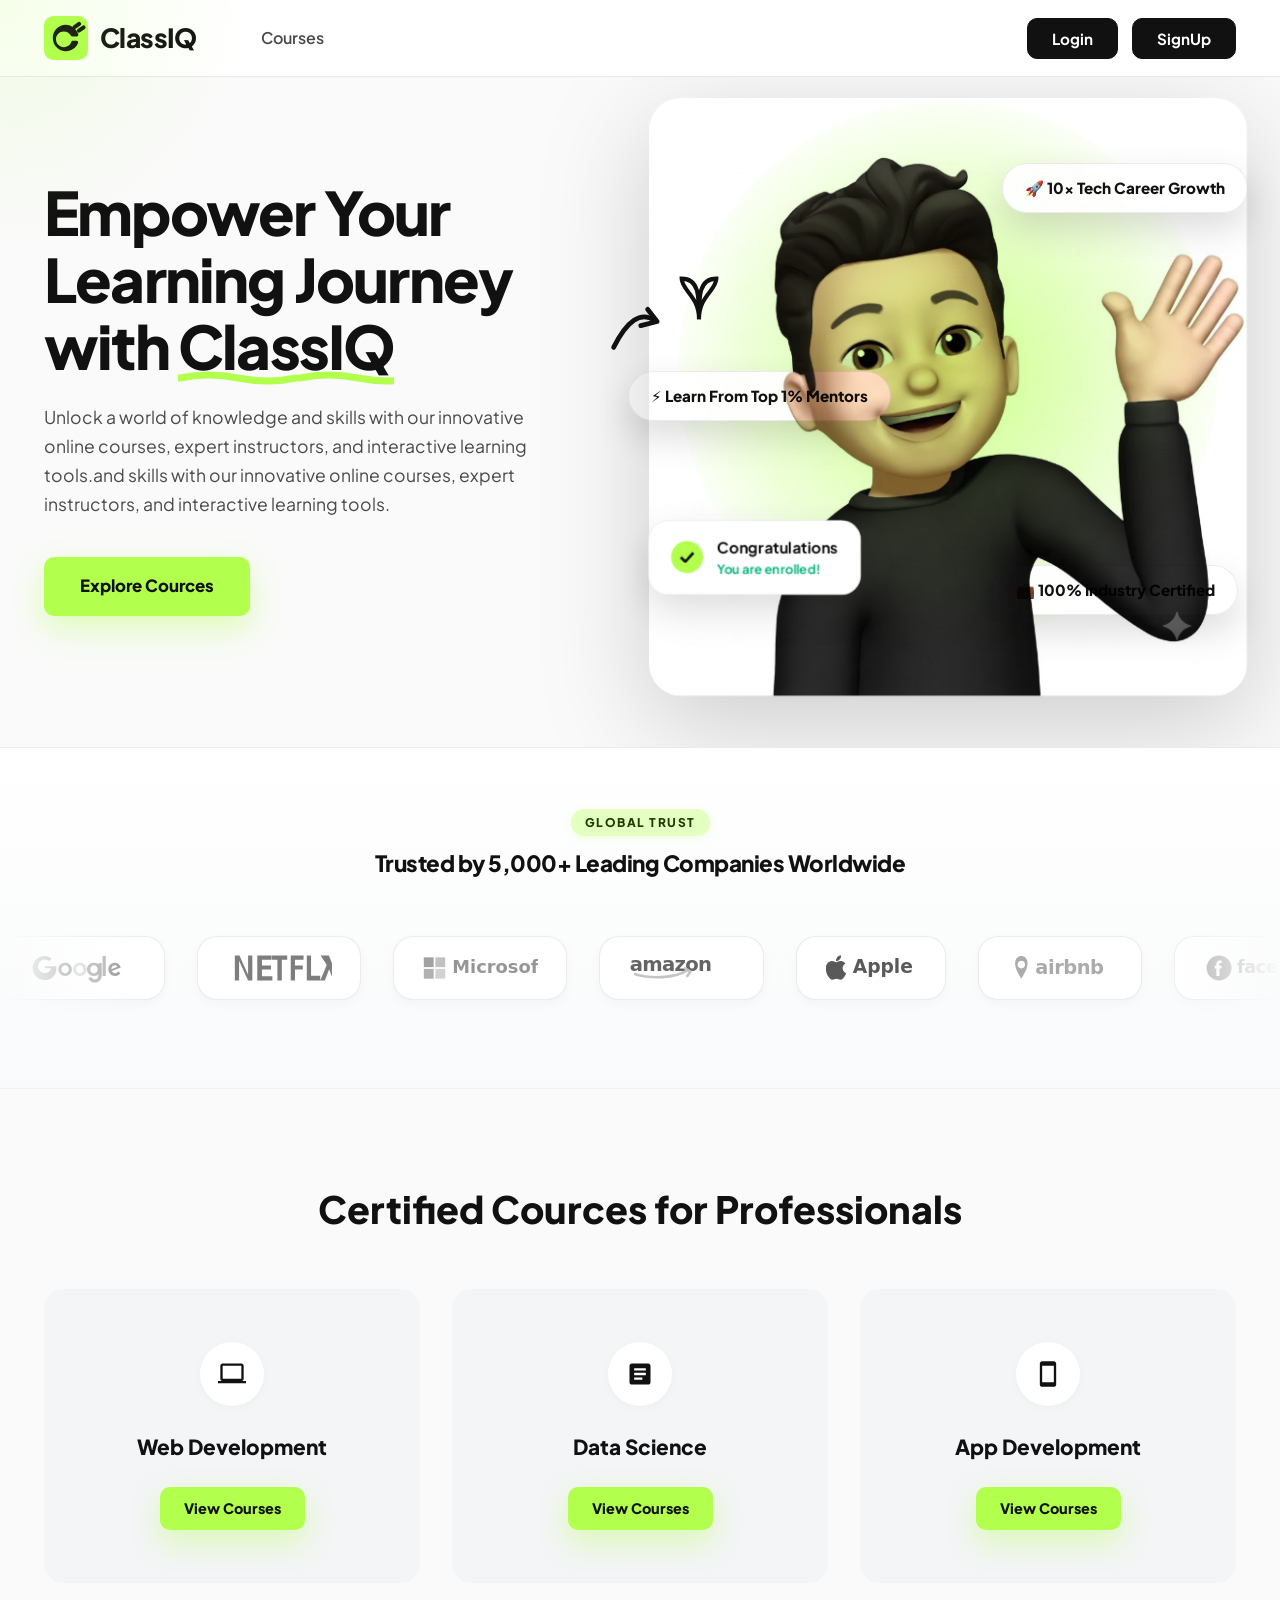
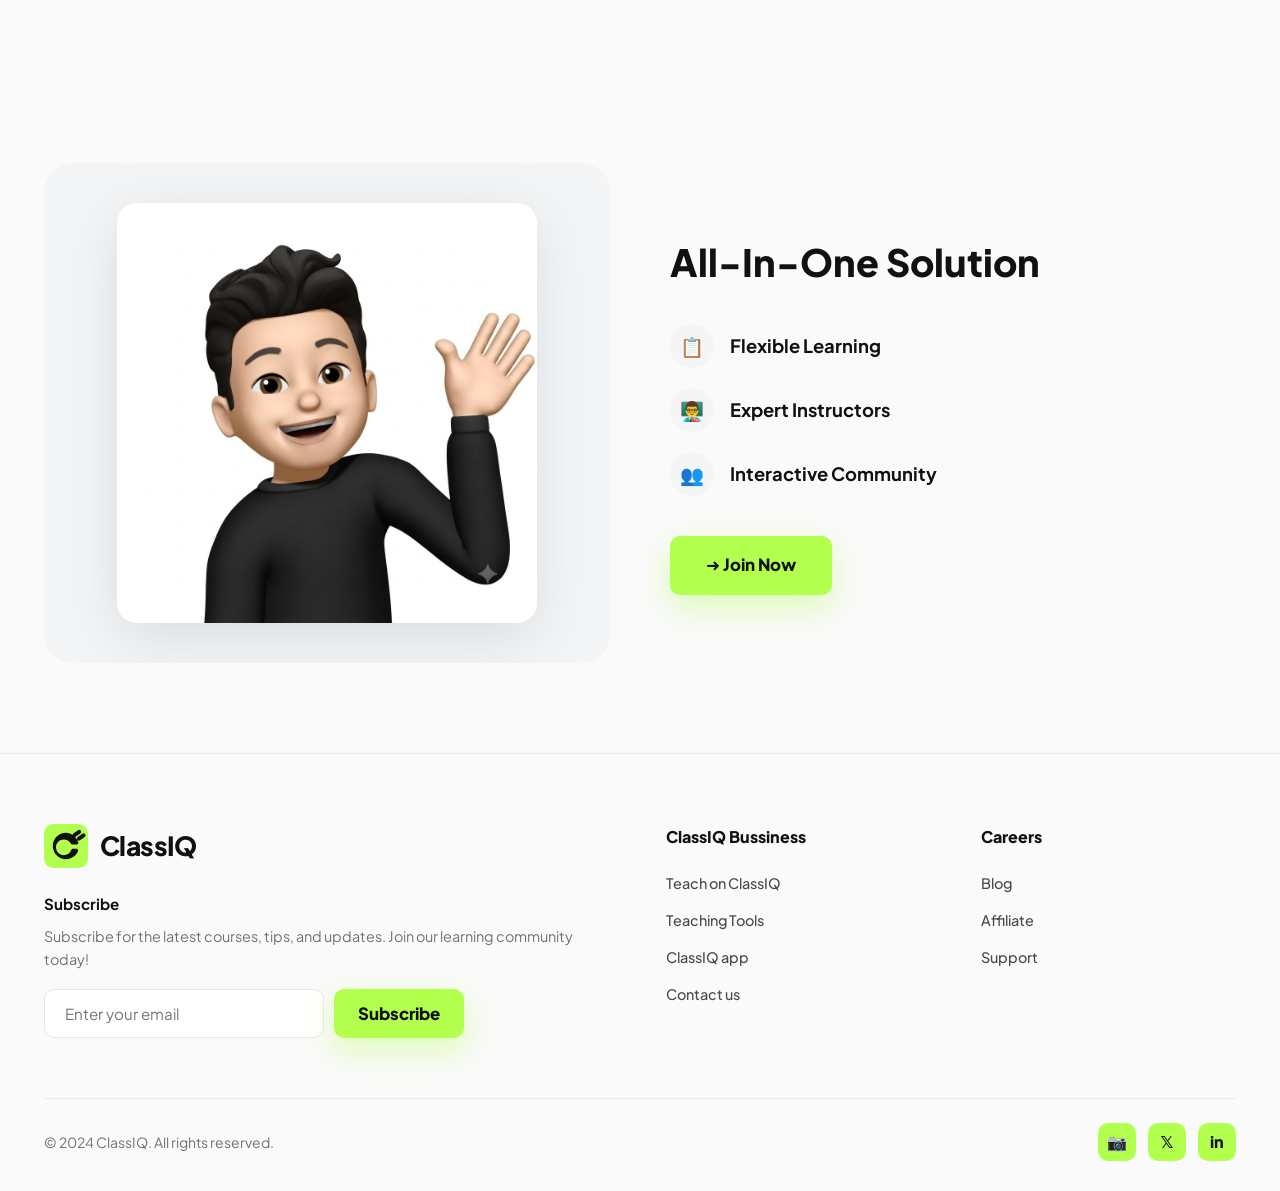
==== index.html @ dd486d3c "first commit" ====
<!DOCTYPE html>
<html lang="en">
<head>
  <meta charset="UTF-8">
  <meta name="viewport" content="width=device-width, initial-scale=1.0">
  <title>ClassIQ - Empower Your Learning Journey</title>
  <meta name="description" content="Unlock a world of knowledge and skills with ClassIQ's innovative online courses, expert instructors, and interactive learning tools.">
  
  <!-- CSS Stylesheets -->
  <link rel="stylesheet" href="css/style.css">
  <link rel="stylesheet" href="css/components.css">
  <link rel="stylesheet" href="css/responsive.css">
</head>
<body>

  <!-- ================= NAVIGATION HEADER (MATCHING FIGMA PAGE 2) ================= -->
  <header class="navbar">
    <div class="container">
      <div class="nav-brand-group">
        <a href="index.html" class="brand-logo">
          <img src="assets/icons/classiq-logo.svg" alt="ClassIQ Logo">
          ClassIQ
        </a>

        <ul class="nav-links">
          <li><a href="courses.html" class="nav-link">Courses</a></li>
        </ul>
      </div>

      <div class="nav-actions">
        <button class="btn-dark trigger-login">Login</button>
        <button class="btn-dark trigger-signup">SignUp</button>
        <button class="hamburger-menu" aria-label="Toggle Navigation">☰</button>
      </div>
    </div>
  </header>

  <!-- ================= HERO SECTION (3D PROMINENT MEMOJI & ORBITING TEXT) ================= -->
  <section class="hero-section">
    <div class="container hero-grid">
      
      <!-- Left Content -->
      <div class="hero-content reveal-on-scroll">
        <h1 class="hero-title">
          Empower Your <br>
          Learning Journey <br>
          with <span class="highlight-wrapper">ClassIQ<span class="wavy-underline"></span></span>
        </h1>
        <p class="hero-subtitle">
          Unlock a world of knowledge and skills with our innovative online courses, expert instructors, and interactive learning tools.and skills with our innovative online courses, expert instructors, and interactive learning tools.
        </p>
        <a href="courses.html" class="btn-lime">Explore Cources</a>
      </div>

      <!-- Right 3D Visual with Prominent Avatar & 3D Text Orbit -->
      <div class="hero-visual-container reveal-on-scroll reveal-delay-2">
        <!-- Floating Figma Doodle Accents -->
        <svg class="doodle-arrow" viewBox="0 0 50 50" fill="none"><path d="M10 40 Q 25 10, 40 20" stroke="#111" stroke-width="3.5" stroke-linecap="round"/><path d="M35 12 L42 21 L30 24" stroke="#111" stroke-width="3.5" stroke-linecap="round" stroke-linejoin="round"/></svg>
        <svg class="doodle-sprout" viewBox="0 0 50 50" fill="none"><path d="M25 45 C25 25, 10 20, 10 10 C25 10, 25 25, 25 45 Z" stroke="#111" stroke-width="3.5"/><path d="M25 45 C25 25, 40 20, 40 10 C25 10, 25 25, 25 45 Z" stroke="#111" stroke-width="3.5"/></svg>

        <div class="hero-3d-card" id="hero-3d-avatar">
          <!-- Background Glowing Radial Aura -->
          <div class="hero-avatar-glow-bg"></div>

          <!-- Official 3D Memoji Waving Image (Enlarged) -->
          <img src="assets/images/hero_avatar.jpg" alt="3D Waving Character ClassIQ" class="hero-avatar-img">
          
          <!-- 3D Orbiting Marketing Badges (Passes Behind & Front of Image) -->
          <div class="marketing-badge-3d marketing-badge-1">🚀 10x Tech Career Growth</div>
          <div class="marketing-badge-3d marketing-badge-2">⚡ Learn From Top 1% Mentors</div>
          <div class="marketing-badge-3d marketing-badge-3">💼 100% Industry Certified</div>

          <!-- Floating Enrolled Badge -->
          <div class="badge-enrolled">
            <div class="badge-enrolled-icon">✓</div>
            <div>
              <div class="badge-enrolled-title">Congratulations</div>
              <div class="badge-enrolled-sub">You are enrolled!</div>
            </div>
          </div>
        </div>
      </div>

    </div>
  </section>

  <!-- ================= CORPORATE PARTNERS BAR ================= -->
  <section class="partners-section reveal-on-scroll">
    <div class="container">
      <div class="partners-header">
        <span class="partners-badge">GLOBAL TRUST</span>
        <h2 class="partners-title">Trusted by 5,000+ Leading Companies Worldwide</h2>
      </div>
    </div>

    <div class="partners-ticker-wrapper">
      <div class="partners-ticker-track">
        <!-- Set 1 of Brand Logos -->
        <div class="partner-item"><img src="assets/icons/google-logo.svg" alt="Google" class="partner-logo"></div>
        <div class="partner-item"><img src="assets/icons/netflix-logo.svg" alt="Netflix" class="partner-logo"></div>
        <div class="partner-item"><img src="assets/icons/microsoft-logo.svg" alt="Microsoft" class="partner-logo"></div>
        <div class="partner-item"><img src="assets/icons/amazon-logo.svg" alt="Amazon" class="partner-logo"></div>
        <div class="partner-item"><img src="assets/icons/apple-logo.svg" alt="Apple" class="partner-logo"></div>
        <div class="partner-item"><img src="assets/icons/airbnb-logo.svg" alt="Airbnb" class="partner-logo"></div>
        <div class="partner-item"><img src="assets/icons/facebook-logo.svg" alt="Facebook" class="partner-logo"></div>
        <div class="partner-item"><img src="assets/icons/spotify-logo.svg" alt="Spotify" class="partner-logo"></div>
        <div class="partner-item"><img src="assets/icons/slack-logo.svg" alt="Slack" class="partner-logo"></div>
        <div class="partner-item"><img src="assets/icons/linkedin-logo.svg" alt="LinkedIn" class="partner-logo"></div>

        <!-- Set 2 (Duplicate for Seamless Infinite Scrolling) -->
        <div class="partner-item"><img src="assets/icons/google-logo.svg" alt="Google" class="partner-logo"></div>
        <div class="partner-item"><img src="assets/icons/netflix-logo.svg" alt="Netflix" class="partner-logo"></div>
        <div class="partner-item"><img src="assets/icons/microsoft-logo.svg" alt="Microsoft" class="partner-logo"></div>
        <div class="partner-item"><img src="assets/icons/amazon-logo.svg" alt="Amazon" class="partner-logo"></div>
        <div class="partner-item"><img src="assets/icons/apple-logo.svg" alt="Apple" class="partner-logo"></div>
        <div class="partner-item"><img src="assets/icons/airbnb-logo.svg" alt="Airbnb" class="partner-logo"></div>
        <div class="partner-item"><img src="assets/icons/facebook-logo.svg" alt="Facebook" class="partner-logo"></div>
        <div class="partner-item"><img src="assets/icons/spotify-logo.svg" alt="Spotify" class="partner-logo"></div>
        <div class="partner-item"><img src="assets/icons/slack-logo.svg" alt="Slack" class="partner-logo"></div>
        <div class="partner-item"><img src="assets/icons/linkedin-logo.svg" alt="LinkedIn" class="partner-logo"></div>
      </div>
    </div>
  </section>

  <!-- ================= CERTIFIED COURSES SECTION ================= -->
  <section class="features-section">
    <div class="container">
      <h2 class="section-title reveal-on-scroll">Certified Cources for <span>Professionals</span></h2>
      
      <div class="features-grid">
        <div class="feature-card reveal-on-scroll reveal-delay-1">
          <div class="feature-icon-wrapper">
            <svg viewBox="0 0 24 24"><path d="M20 18c1.1 0 1.99-.9 1.99-2L22 5c0-1.1-.9-2-2-2H4c-1.1 0-2 .9-2 2v11c0 1.1.9 2 2 2H0v2h24v-2h-4zM4 5h16v11H4V5z"/></svg>
          </div>
          <h3 class="feature-card-title">Web Development</h3>
          <a href="courses.html?category=web-dev" class="btn-lime" style="padding: 10px 24px; font-size: 0.9rem;">View Courses</a>
        </div>

        <div class="feature-card reveal-on-scroll reveal-delay-2">
          <div class="feature-icon-wrapper">
            <svg viewBox="0 0 24 24"><path d="M19 3H5c-1.1 0-2 .9-2 2v14c0 1.1.9 2 2 2h14c1.1 0 2-.9 2-2V5c0-1.1-.9-2-2-2zm-5 14H7v-2h7v2zm3-4H7v-2h10v2zm0-4H7V7h10v2z"/></svg>
          </div>
          <h3 class="feature-card-title">Data Science</h3>
          <a href="courses.html?category=data-science" class="btn-lime" style="padding: 10px 24px; font-size: 0.9rem;">View Courses</a>
        </div>

        <div class="feature-card reveal-on-scroll reveal-delay-3">
          <div class="feature-icon-wrapper">
            <svg viewBox="0 0 24 24"><path d="M17 1.01L7 1c-1.1 0-2 .9-2 2v18c0 1.1.9 2 2 2h10c1.1 0 2-.9 2-2V3c0-1.1-.9-1.99-2-1.99zM17 19H7V5h10v14z"/></svg>
          </div>
          <h3 class="feature-card-title">App Development</h3>
          <a href="courses.html?category=app-dev" class="btn-lime" style="padding: 10px 24px; font-size: 0.9rem;">View Courses</a>
        </div>
      </div>
    </div>
  </section>

  <!-- ================= ALL-IN-ONE SOLUTION SECTION ================= -->
  <section class="solution-section">
    <div class="container solution-grid">
      <div class="solution-card-wrapper reveal-on-scroll">
        <div class="hero-3d-card">
          <img src="assets/images/hero_avatar.jpg" alt="All In One Solution ClassIQ" class="solution-avatar-img">
        </div>
      </div>

      <div class="solution-content reveal-on-scroll reveal-delay-2">
        <h2 class="section-title" style="text-align: left; margin-bottom: 24px;">All-In-One Solution</h2>
        
        <ul class="solution-list">
          <li class="solution-item">
            <div class="solution-icon-box">📋</div>
            Flexible Learning
          </li>
          <li class="solution-item">
            <div class="solution-icon-box">👨‍🏫</div>
            Expert Instructors
          </li>
          <li class="solution-item">
            <div class="solution-icon-box">👥</div>
            Interactive Community
          </li>
        </ul>

        <a href="courses.html" class="btn-lime">➜ Join Now</a>
      </div>
    </div>
  </section>

  <!-- ================= FOOTER ================= -->
  <footer class="site-footer">
    <div class="container">
      <div class="footer-top">
        <div>
          <a href="index.html" class="brand-logo" style="margin-bottom: 16px;">
            <img src="assets/icons/classiq-logo.svg" alt="ClassIQ Logo">
            ClassIQ
          </a>
          <div class="footer-newsletter-title">Subscribe</div>
          <p class="footer-newsletter-desc">Subscribe for the latest courses, tips, and updates. Join our learning community today!</p>

          <form class="newsletter-form">
            <input type="email" placeholder="Enter your email" class="input-field" required>
            <button type="submit" class="btn-lime" style="padding: 12px 24px;">Subscribe</button>
          </form>
        </div>

        <div class="footer-links-column">
          <div class="footer-column-title">ClassIQ Bussiness</div>
          <a href="#" class="footer-link">Teach on ClassIQ</a>
          <a href="#" class="footer-link">Teaching Tools</a>
          <a href="#" class="footer-link">ClassIQ app</a>
          <a href="#" class="footer-link">Contact us</a>
        </div>

        <div class="footer-links-column">
          <div class="footer-column-title">Careers</div>
          <a href="#" class="footer-link">Blog</a>
          <a href="#" class="footer-link">Affiliate</a>
          <a href="#" class="footer-link">Support</a>
        </div>
      </div>

      <div class="footer-bottom">
        <div>© 2024 ClassIQ. All rights reserved.</div>
        <div class="social-icons">
          <a href="#" class="social-icon-btn" aria-label="Instagram">📷</a>
          <a href="#" class="social-icon-btn" aria-label="Twitter">𝕏</a>
          <a href="#" class="social-icon-btn" aria-label="LinkedIn">in</a>
        </div>
      </div>
    </div>
  </footer>

  <!-- ================= AUTH MODALS ================= -->
  <div class="modal-overlay" id="signup-modal">
    <div class="modal-card">
      <button class="modal-close-btn" aria-label="Close">×</button>
      <h2 class="modal-title">SignUp</h2>
      
      <form class="auth-form" id="signup-form">
        <input type="email" id="signup-email" placeholder="Enter Your Email" class="auth-input" required>
        <input type="text" id="signup-fullname" placeholder="Enter Your Fullname" class="auth-input" required>
        <input type="password" id="signup-password" placeholder="Enter Your Password" class="auth-input" required>
        <button type="submit" class="auth-submit-btn">SignUp</button>
      </form>

      <div class="auth-switch-text">
        Already have an account? <span class="auth-switch-link" id="switch-to-login">Login</span>
      </div>
    </div>
  </div>

  <div class="modal-overlay" id="login-modal">
    <div class="modal-card">
      <button class="modal-close-btn" aria-label="Close">×</button>
      <h2 class="modal-title">Login</h2>
      
      <form class="auth-form" id="login-form">
        <input type="email" id="login-email" placeholder="Enter Your Email" class="auth-input" required>
        <input type="password" id="login-password" placeholder="Enter Your Password" class="auth-input" required>
        <button type="submit" class="auth-submit-btn">Login</button>
      </form>

      <div class="auth-switch-text">
        Don’t have an account? <span class="auth-switch-link" id="switch-to-signup">SignUp</span>
      </div>
    </div>
  </div>

  <!-- JavaScript Modules -->
  <script src="js/analytics.js"></script>
  <script src="js/hero-3d.js"></script>
  <script src="js/main.js"></script>
  <script src="js/auth.js"></script>
</body>
</html>
---- css/style.css ----
/* ==========================================================================
   ClassIQ Design System & Creative Global Styles
   Matching Figma Specs with Modern 3D Parallax & Scroll Animations
   ========================================================================== */

@import url('https://fonts.googleapis.com/css2?family=Plus+Jakarta+Sans:wght@400;500;600;700;800;900&family=Outfit:wght@400;500;600;700;800&display=swap');

:root {
  /* Color Palette matching Figma Design */
  --primary-lime: #B2FF4D;
  --primary-lime-hover: #9EEA36;
  --primary-lime-glow: rgba(178, 255, 77, 0.45);
  
  --dark-bg: #111111;
  --dark-surface: #1A1A1A;
  --text-dark: #111111;
  --text-medium: #4A4A4A;
  --text-muted: #71717A;

  --card-bg: #F4F5F7;
  --card-bg-hover: #FFFFFF;
  --card-border: #E5E7EB;

  --white: #FFFFFF;
  --black: #000000;

  --modal-overlay: rgba(0, 0, 0, 0.6);
  
  /* Typography */
  --font-family: 'Plus Jakarta Sans', 'Outfit', system-ui, -apple-system, sans-serif;

  /* Elevation Shadows */
  --shadow-sm: 0 2px 10px rgba(0, 0, 0, 0.03);
  --shadow-md: 0 10px 30px rgba(0, 0, 0, 0.07);
  --shadow-lg: 0 20px 50px rgba(0, 0, 0, 0.12);
  --shadow-lime: 0 12px 32px rgba(178, 255, 77, 0.4);

  /* Border Radii */
  --radius-sm: 10px;
  --radius-md: 20px;
  --radius-lg: 28px;
  --radius-pill: 9999px;

  /* Transitions */
  --transition-fast: 0.2s cubic-bezier(0.4, 0, 0.2, 1);
  --transition-normal: 0.35s cubic-bezier(0.16, 1, 0.3, 1);
  --transition-bounce: 0.5s cubic-bezier(0.34, 1.56, 0.64, 1);
}

/* Reset & Box Sizing */
*, *::before, *::after {
  box-sizing: border-box;
  margin: 0;
  padding: 0;
}

html {
  font-size: 16px;
  scroll-behavior: smooth;
  -webkit-text-size-adjust: 100%;
}

body {
  font-family: var(--font-family);
  background-color: #FAFAFA;
  color: var(--text-dark);
  line-height: 1.6;
  overflow-x: hidden;
  -webkit-font-smoothing: antialiased;
  position: relative;
}

/* Cursor Light Glow Effect */
.cursor-light-glow {
  position: fixed;
  top: 0;
  left: 0;
  width: 500px;
  height: 500px;
  border-radius: 50%;
  background: radial-gradient(circle, rgba(178, 255, 77, 0.15) 0%, rgba(255, 255, 255, 0) 70%);
  pointer-events: none;
  z-index: 9999;
  transform: translate(-50%, -50%);
  transition: transform 0.15s ease-out, opacity 0.3s ease;
  opacity: 0.8;
}

a {
  color: inherit;
  text-decoration: none;
  transition: all var(--transition-fast);
}

button, input {
  font-family: inherit;
  outline: none;
  border: none;
}

button {
  cursor: pointer;
  user-select: none;
}

img, svg {
  display: block;
  max-width: 100%;
}

/* Container */
.container {
  width: 100%;
  max-width: 1240px;
  margin: 0 auto;
  padding: 0 24px;
}

/* Scroll Animation Utilities */
.reveal-on-scroll {
  opacity: 0;
  transform: translateY(40px);
  transition: opacity 0.8s cubic-bezier(0.16, 1, 0.3, 1), transform 0.8s cubic-bezier(0.16, 1, 0.3, 1);
}

.reveal-on-scroll.is-visible {
  opacity: 1;
  transform: translateY(0);
}

.reveal-delay-1 { transition-delay: 0.1s; }
.reveal-delay-2 { transition-delay: 0.2s; }
.reveal-delay-3 { transition-delay: 0.3s; }
---- css/components.css ----
/* ==========================================================================
   ClassIQ Components Stylesheet
   Hero Main Image Enlarged, Adjusted 3D Orbiting Badges, Fixed Navbar
   ========================================================================== */

/* --------------------------------------------------------------------------
   1. FIXED NAVIGATION HEADER (Matching Figma Page 2 Exactly)
   -------------------------------------------------------------------------- */
.navbar {
  position: sticky;
  top: 0;
  z-index: 1000;
  background: rgba(255, 255, 255, 0.95);
  backdrop-filter: blur(20px);
  -webkit-backdrop-filter: blur(20px);
  border-bottom: 1px solid #E5E7EB;
  padding: 16px 0;
  transition: all var(--transition-normal);
}

.navbar .container {
  display: flex;
  align-items: center;
  justify-content: space-between;
}

.nav-brand-group {
  display: flex;
  align-items: center;
  gap: 48px;
}

.brand-logo {
  display: flex;
  align-items: center;
  gap: 12px;
  font-weight: 800;
  font-size: 1.65rem;
  color: var(--text-dark);
  letter-spacing: -0.6px;
}

.brand-logo img, .brand-logo svg {
  width: 44px;
  height: 44px;
  transition: transform var(--transition-bounce);
}

.brand-logo:hover img, .brand-logo:hover svg {
  transform: rotate(-10deg) scale(1.1);
}

.nav-links {
  display: flex;
  align-items: center;
  gap: 32px;
  list-style: none;
}

.nav-link {
  font-weight: 600;
  font-size: 1rem;
  color: var(--text-medium);
  padding: 8px 16px;
  border-radius: var(--radius-sm);
  transition: all var(--transition-fast);
}

.nav-link:hover, .nav-link.active {
  color: var(--text-dark);
  background: rgba(0, 0, 0, 0.05);
}

.nav-actions {
  display: flex;
  align-items: center;
  gap: 14px;
}

.btn-dark {
  background-color: var(--dark-bg);
  color: var(--white);
  font-weight: 700;
  font-size: 0.95rem;
  padding: 10px 24px;
  border-radius: var(--radius-sm);
  transition: all var(--transition-fast);
  border: 1px solid var(--dark-bg);
}

.btn-dark:hover {
  background-color: #27272A;
  transform: translateY(-2px);
  box-shadow: 0 8px 20px rgba(0, 0, 0, 0.18);
}

.hamburger-menu {
  display: none;
  background: none;
  font-size: 1.6rem;
  color: var(--text-dark);
}

/* --------------------------------------------------------------------------
   2. HERO SECTION & ENLARGED 3D AVATAR
   -------------------------------------------------------------------------- */
.hero-section {
  position: relative;
  padding: 60px 0 90px 0;
  overflow: hidden;
}

.hero-grid {
  display: grid;
  grid-template-columns: 1fr 1fr;
  align-items: center;
  gap: 40px;
}

.hero-content {
  max-width: 580px;
}

.hero-title {
  font-size: 3.75rem;
  font-weight: 800;
  line-height: 1.12;
  color: var(--text-dark);
  letter-spacing: -1.8px;
  margin-bottom: 24px;
}

.highlight-wrapper {
  position: relative;
  display: inline-block;
  color: var(--text-dark);
}

.wavy-underline {
  position: absolute;
  bottom: -6px;
  left: 0;
  width: 100%;
  height: 14px;
  background: url("data:image/svg+xml,%3Csvg width='100%25' height='14' viewBox='0 0 120 14' fill='none' xmlns='http://www.w3.org/2000/svg'%3E%3Cpath d='M2 7 Q 30 1, 60 7 T 118 7' stroke='%23B2FF4D' stroke-width='7' stroke-linecap='round'/%3E%3C/svg%3E") repeat-x;
}

.hero-subtitle {
  font-size: 1.1rem;
  color: var(--text-medium);
  line-height: 1.65;
  margin-bottom: 38px;
  max-width: 520px;
}

.btn-lime {
  display: inline-flex;
  align-items: center;
  justify-content: center;
  gap: 10px;
  background-color: var(--primary-lime);
  color: var(--text-dark);
  font-weight: 800;
  font-size: 1.05rem;
  padding: 16px 36px;
  border-radius: var(--radius-sm);
  transition: all var(--transition-fast);
  box-shadow: var(--shadow-lime);
}

.btn-lime:hover {
  background-color: var(--primary-lime-hover);
  transform: translateY(-3px) scale(1.02);
  box-shadow: 0 16px 40px rgba(178, 255, 77, 0.55);
}

/* 3D Visual Container & Prominent Main Image */
.hero-visual-container {
  position: relative;
  display: flex;
  justify-content: center;
  align-items: center;
  perspective: 1200px;
  min-height: 520px;
}

.hero-3d-card {
  position: relative;
  width: 100%;
  max-width: 540px; /* ENLARGED MAIN IMAGE CONTAINER */
  transform-style: preserve-3d;
  transition: transform 0.1s ease-out;
  cursor: pointer;
  display: flex;
  justify-content: center;
}

/* Background Glowing Aura Circle */
.hero-avatar-glow-bg {
  position: absolute;
  top: 45%;
  left: 50%;
  width: 540px;
  height: 540px;
  transform: translate(-50%, -50%) translateZ(-30px);
  background: radial-gradient(circle, rgba(178, 255, 77, 0.65) 0%, rgba(178, 255, 77, 0.2) 55%, rgba(255, 255, 255, 0) 75%);
  border-radius: 50%;
  pointer-events: none;
}

/* Big Prominent Memoji Image */
.hero-avatar-img {
  width: 100%;
  max-width: 520px; /* PROMINENT LARGE AVATAR */
  height: auto;
  border-radius: var(--radius-lg);
  mix-blend-mode: multiply;
  filter: drop-shadow(0 25px 45px rgba(0,0,0,0.18));
  transform: translateZ(40px) scale(1.15);
  position: relative;
  z-index: 5;
}

/* Floating Figma Doodle Icons */
.doodle-arrow {
  position: absolute;
  top: 30%;
  left: -60px;
  width: 68px;
  height: 68px;
  z-index: 10;
  animation: floatSlow 5s ease-in-out infinite;
}

.doodle-sprout {
  position: absolute;
  top: 25%;
  left: 10px;
  width: 58px;
  height: 58px;
  z-index: 10;
  animation: floatSlow 4s ease-in-out infinite reverse;
}

@keyframes floatSlow {
  0%, 100% { transform: translateY(0px) rotate(0deg); }
  50% { transform: translateY(-12px) rotate(6deg); }
}

/* --------------------------------------------------------------------------
   3D ORBITING MARKETING BADGES (BEHIND & FRONT OF ENLARGED AVATAR)
   -------------------------------------------------------------------------- */
.marketing-badge-3d {
  position: absolute;
  padding: 12px 22px;
  background: rgba(255, 255, 255, 0.96);
  backdrop-filter: blur(12px);
  border: 1px solid rgba(0, 0, 0, 0.08);
  border-radius: var(--radius-pill);
  font-weight: 800;
  font-size: 0.95rem;
  color: var(--text-dark);
  box-shadow: 0 16px 36px rgba(0, 0, 0, 0.14);
  white-space: nowrap;
  pointer-events: none;
  animation: orbit3D 6.5s cubic-bezier(0.45, 0.05, 0.55, 0.95) infinite;
  transform-style: preserve-3d;
}

.marketing-badge-1 {
  top: 5%;
  right: -30px;
  animation-delay: 0s;
}

.marketing-badge-2 {
  top: 45%;
  left: -50px;
  animation-delay: -2.1s;
}

.marketing-badge-3 {
  bottom: 8%;
  right: -20px;
  animation-delay: -4.3s;
}

@keyframes orbit3D {
  0% {
    transform: translate3d(0, 0, -60px) scale(0.85);
    opacity: 0.6;
    z-index: 2; /* Behind Avatar */
    filter: blur(1px);
  }
  25% {
    transform: translate3d(35px, -15px, 0px) scale(0.95);
    opacity: 0.85;
    z-index: 4;
    filter: blur(0px);
  }
  50% {
    transform: translate3d(0, -35px, 100px) scale(1.15);
    opacity: 1;
    z-index: 10; /* In Front of Avatar */
    box-shadow: 0 24px 50px rgba(0, 0, 0, 0.22);
  }
  75% {
    transform: translate3d(-35px, -15px, 0px) scale(0.95);
    opacity: 0.85;
    z-index: 4;
    filter: blur(0px);
  }
  100% {
    transform: translate3d(0, 0, -60px) scale(0.85);
    opacity: 0.6;
    z-index: 2;
    filter: blur(1px);
  }
}

/* Floating Enrolled Badge matching Figma */
.badge-enrolled {
  position: absolute;
  bottom: 12%;
  left: -30px;
  transform: translateZ(80px);
  z-index: 15;
  background: var(--white);
  padding: 14px 22px;
  border-radius: var(--radius-md);
  box-shadow: 0 16px 40px rgba(0, 0, 0, 0.14);
  display: flex;
  align-items: center;
  gap: 14px;
  animation: floatBounce 4.5s ease-in-out infinite;
  border: 1px solid rgba(0,0,0,0.06);
}

.badge-enrolled-icon {
  width: 32px;
  height: 32px;
  background: var(--primary-lime);
  border-radius: 50%;
  display: flex;
  align-items: center;
  justify-content: center;
  font-size: 1.1rem;
  font-weight: 800;
}

.badge-enrolled-title {
  font-weight: 700;
  font-size: 0.95rem;
  color: var(--text-dark);
}

.badge-enrolled-sub {
  font-size: 0.8rem;
  color: #10B981;
  font-weight: 700;
}

@keyframes floatBounce {
  0%, 100% { transform: translateZ(80px) translateY(0px); }
  50% { transform: translateZ(80px) translateY(-12px); }
}

/* --------------------------------------------------------------------------
   3. CORPORATE PARTNERS SECTION & INFINITE MARQUEE ANIMATION
   -------------------------------------------------------------------------- */
.partners-section {
  padding: 60px 0 70px 0;
  text-align: center;
  border-top: 1px solid rgba(0, 0, 0, 0.06);
  border-bottom: 1px solid rgba(0, 0, 0, 0.06);
  background: linear-gradient(180deg, #FFFFFF 0%, #F9FAFB 100%);
  position: relative;
  overflow: hidden;
}

.partners-header {
  margin-bottom: 36px;
}

.partners-badge {
  display: inline-block;
  padding: 4px 14px;
  background: rgba(178, 255, 77, 0.35);
  color: #1F3D00;
  font-weight: 800;
  font-size: 0.75rem;
  letter-spacing: 1.5px;
  border-radius: var(--radius-pill);
  margin-bottom: 10px;
  text-transform: uppercase;
  box-shadow: 0 2px 8px rgba(178, 255, 77, 0.2);
}

.partners-title {
  font-size: 1.4rem;
  font-weight: 800;
  color: var(--text-dark);
  letter-spacing: -0.5px;
}

/* Infinite Smooth Ticker Slider */
.partners-ticker-wrapper {
  width: 100%;
  overflow: hidden;
  position: relative;
  padding: 18px 0;
  /* Fade edges left and right */
  mask-image: linear-gradient(to right, transparent, black 10%, black 90%, transparent);
  -webkit-mask-image: linear-gradient(to right, transparent, black 10%, black 90%, transparent);
}

.partners-ticker-track {
  display: flex;
  align-items: center;
  gap: 32px;
  width: max-content;
  animation: marqueeScroll 25s linear infinite;
  will-change: transform;
}

.partners-ticker-wrapper:hover .partners-ticker-track {
  animation-play-state: paused;
}

@keyframes marqueeScroll {
  0% {
    transform: translateX(0);
  }
  100% {
    transform: translateX(-50%);
  }
}

/* Partner Logo Card Item with smooth hover animations */
.partner-item {
  display: flex;
  align-items: center;
  justify-content: center;
  padding: 14px 28px;
  background: #FFFFFF;
  border: 1px solid rgba(0, 0, 0, 0.08);
  border-radius: var(--radius-md);
  box-shadow: 0 4px 12px rgba(0, 0, 0, 0.03);
  transition: all 0.35s cubic-bezier(0.34, 1.56, 0.64, 1);
  cursor: pointer;
  user-select: none;
  min-width: 150px;
  height: 64px;
}

.partner-item:hover {
  transform: translateY(-6px) scale(1.08);
  background: #FFFFFF;
  border-color: rgba(178, 255, 77, 0.9);
  box-shadow: 0 14px 30px rgba(0, 0, 0, 0.12), 0 0 0 2px rgba(178, 255, 77, 0.4);
}

.partner-logo {
  height: 32px;
  width: auto;
  max-width: 130px;
  object-fit: contain;
  filter: grayscale(100%) opacity(0.65);
  transition: all 0.35s ease;
}

.partner-item:hover .partner-logo {
  filter: grayscale(0%) opacity(1);
  transform: scale(1.05);
}

/* --------------------------------------------------------------------------
   4. CERTIFIED COURSES / FEATURE CARDS
   -------------------------------------------------------------------------- */
.features-section {
  padding: 90px 0;
  text-align: center;
}

.section-title {
  font-size: 2.35rem;
  font-weight: 800;
  color: var(--text-dark);
  margin-bottom: 50px;
}

.features-grid {
  display: grid;
  grid-template-columns: repeat(3, 1fr);
  gap: 32px;
}

.feature-card {
  background-color: var(--card-bg);
  border-radius: var(--radius-md);
  padding: 52px 32px;
  display: flex;
  flex-direction: column;
  align-items: center;
  transition: all var(--transition-normal);
  border: 1px solid transparent;
}

.feature-card:hover {
  background-color: var(--white);
  border-color: var(--card-border);
  box-shadow: var(--shadow-md);
  transform: translateY(-10px);
}

.feature-icon-wrapper {
  width: 64px;
  height: 64px;
  background: var(--white);
  border-radius: 50%;
  display: flex;
  align-items: center;
  justify-content: center;
  margin-bottom: 24px;
  box-shadow: var(--shadow-sm);
}

.feature-icon-wrapper svg {
  width: 28px;
  height: 28px;
  fill: var(--text-dark);
}

.feature-card-title {
  font-size: 1.3rem;
  font-weight: 800;
  color: var(--text-dark);
  margin-bottom: 24px;
}

/* --------------------------------------------------------------------------
   5. ALL-IN-ONE SOLUTION SECTION
   -------------------------------------------------------------------------- */
.solution-section {
  padding: 90px 0;
}

.solution-grid {
  display: grid;
  grid-template-columns: 1fr 1fr;
  align-items: center;
  gap: 60px;
}

.solution-card-wrapper {
  background-color: var(--card-bg);
  border-radius: var(--radius-lg);
  padding: 40px;
  display: flex;
  justify-content: center;
  position: relative;
  overflow: hidden;
}

.solution-avatar-img {
  width: 100%;
  max-width: 420px;
  height: auto;
  border-radius: var(--radius-md);
  mix-blend-mode: multiply;
  filter: drop-shadow(0 15px 30px rgba(0,0,0,0.1));
}

.solution-content {
  max-width: 500px;
}

.solution-list {
  list-style: none;
  margin: 32px 0 40px 0;
  display: flex;
  flex-direction: column;
  gap: 20px;
}

.solution-item {
  display: flex;
  align-items: center;
  gap: 16px;
  font-size: 1.15rem;
  font-weight: 700;
  color: var(--text-dark);
}

.solution-icon-box {
  width: 44px;
  height: 44px;
  background: var(--card-bg);
  border-radius: 50%;
  display: flex;
  align-items: center;
  justify-content: center;
  font-size: 1.2rem;
}

/* --------------------------------------------------------------------------
   6. FOOTER SECTION
   -------------------------------------------------------------------------- */
.site-footer {
  background-color: #FAFAFA;
  padding: 70px 0 30px 0;
  border-top: 1px solid rgba(0, 0, 0, 0.06);
}

.footer-top {
  display: grid;
  grid-template-columns: 2.2fr 1fr 1fr;
  gap: 60px;
  margin-bottom: 60px;
}

.footer-newsletter-title {
  font-size: 0.95rem;
  font-weight: 700;
  color: var(--text-dark);
  margin-top: 24px;
  margin-bottom: 8px;
}

.footer-newsletter-desc {
  font-size: 0.9rem;
  color: var(--text-muted);
  margin-bottom: 18px;
}

.newsletter-form {
  display: flex;
  gap: 10px;
  max-width: 420px;
}

.input-field {
  width: 100%;
  padding: 14px 20px;
  border-radius: var(--radius-sm);
  border: 1px solid var(--card-border);
  background: var(--white);
  font-size: 0.95rem;
  color: var(--text-dark);
  transition: border-color var(--transition-fast);
}

.input-field:focus {
  border-color: var(--text-dark);
}

.footer-links-column {
  display: flex;
  flex-direction: column;
  gap: 14px;
}

.footer-column-title {
  font-size: 1rem;
  font-weight: 800;
  color: var(--text-dark);
  margin-bottom: 8px;
}

.footer-link {
  font-size: 0.9rem;
  color: var(--text-medium);
  font-weight: 500;
}

.footer-link:hover {
  color: var(--text-dark);
}

.footer-bottom {
  display: flex;
  align-items: center;
  justify-content: space-between;
  padding-top: 24px;
  border-top: 1px solid rgba(0, 0, 0, 0.06);
  font-size: 0.875rem;
  color: var(--text-muted);
}

.social-icons {
  display: flex;
  align-items: center;
  gap: 12px;
}

.social-icon-btn {
  width: 38px;
  height: 38px;
  background-color: var(--primary-lime);
  color: var(--text-dark);
  border-radius: var(--radius-sm);
  display: flex;
  align-items: center;
  justify-content: center;
  font-size: 1rem;
  font-weight: 800;
  transition: transform var(--transition-fast);
}

.social-icon-btn:hover {
  transform: translateY(-3px) scale(1.08);
}

/* --------------------------------------------------------------------------
   7. MODALS SYSTEM
   -------------------------------------------------------------------------- */
.modal-overlay {
  position: fixed;
  inset: 0;
  z-index: 2000;
  background-color: var(--modal-overlay);
  backdrop-filter: blur(10px);
  -webkit-backdrop-filter: blur(10px);
  display: flex;
  align-items: center;
  justify-content: center;
  opacity: 0;
  pointer-events: none;
  transition: opacity var(--transition-normal);
  padding: 20px;
}

.modal-overlay.active {
  opacity: 1;
  pointer-events: auto;
}

.modal-card {
  background-color: var(--card-bg);
  width: 100%;
  max-width: 440px;
  border-radius: var(--radius-md);
  padding: 44px 36px;
  box-shadow: var(--shadow-lg);
  transform: scale(0.92);
  transition: transform var(--transition-bounce);
  text-align: center;
  position: relative;
}

.modal-overlay.active .modal-card {
  transform: scale(1);
}

.modal-close-btn {
  position: absolute;
  top: 16px;
  right: 18px;
  background: none;
  font-size: 1.6rem;
  color: var(--text-muted);
}

.modal-title {
  font-size: 1.85rem;
  font-weight: 800;
  color: var(--text-dark);
  margin-bottom: 28px;
}

.auth-form {
  display: flex;
  flex-direction: column;
  gap: 16px;
}

.auth-input {
  width: 100%;
  padding: 14px 18px;
  border-radius: var(--radius-sm);
  border: 1.5px solid var(--text-dark);
  background: rgba(255, 255, 255, 0.85);
  font-size: 0.95rem;
  font-weight: 600;
  color: var(--text-dark);
}

.auth-input::placeholder {
  color: #333333;
}

.auth-submit-btn {
  width: 100%;
  padding: 14px;
  background-color: var(--primary-lime);
  color: var(--text-dark);
  font-weight: 800;
  font-size: 1rem;
  border-radius: var(--radius-sm);
  margin-top: 8px;
  box-shadow: var(--shadow-lime);
  transition: all var(--transition-fast);
}

.auth-submit-btn:hover {
  background-color: var(--primary-lime-hover);
  transform: translateY(-2px);
}

.auth-switch-text {
  margin-top: 24px;
  font-size: 0.95rem;
  color: var(--text-dark);
  font-weight: 600;
}

.auth-switch-link {
  font-weight: 800;
  text-decoration: underline;
  cursor: pointer;
}

/* Toast Container */
.toast-container {
  position: fixed;
  bottom: 24px;
  right: 24px;
  z-index: 3000;
  display: flex;
  flex-direction: column;
  gap: 12px;
}

.toast {
  background: var(--dark-bg);
  color: var(--white);
  padding: 14px 22px;
  border-radius: var(--radius-sm);
  font-weight: 600;
  font-size: 0.95rem;
  box-shadow: var(--shadow-md);
  border-left: 5px solid var(--primary-lime);
  display: flex;
  align-items: center;
  gap: 12px;
  animation: toastIn 0.3s cubic-bezier(0.34, 1.56, 0.64, 1);
}

@keyframes toastIn {
  from { transform: translateX(100%); opacity: 0; }
  to { transform: translateX(0); opacity: 1; }
}
---- css/responsive.css ----
/* ==========================================================================
   ClassIQ Responsive Media Queries
   Mobile, Tablet & Desktop Adaptations
   ========================================================================== */

/* Tablet Breakpoint (max-width: 1024px) */
@media screen and (max-width: 1024px) {
  .hero-grid {
    grid-template-columns: 1fr;
    text-align: center;
    gap: 50px;
  }

  .hero-content {
    max-width: 100%;
    margin: 0 auto;
  }

  .hero-title {
    font-size: 2.75rem;
  }

  .hero-visual-container {
    max-width: 380px;
    margin: 0 auto;
  }

  .features-grid {
    grid-template-columns: repeat(2, 1fr);
  }

  .solution-grid {
    grid-template-columns: 1fr;
    gap: 40px;
  }

  .solution-content {
    max-width: 100%;
  }

  .footer-top {
    grid-template-columns: 1fr 1fr;
  }
}

/* Mobile Breakpoint (max-width: 768px) */
@media screen and (max-width: 768px) {
  .nav-links {
    position: fixed;
    top: 70px;
    left: 0;
    right: 0;
    background: var(--white);
    flex-direction: column;
    padding: 30px 24px;
    box-shadow: var(--shadow-lg);
    border-bottom: 1px solid var(--card-border);
    transform: translateY(-150%);
    transition: transform var(--transition-normal);
  }

  .nav-links.active {
    transform: translateY(0);
  }

  .hamburger-menu {
    display: block;
  }

  .hero-title {
    font-size: 2.25rem;
  }

  .hero-subtitle {
    font-size: 1rem;
  }

  .btn-lime {
    width: 100%;
    padding: 14px 28px;
  }

  .partners-ticker-track {
    gap: 20px;
  }

  .partner-item {
    padding: 10px 18px;
    min-width: 120px;
    height: 52px;
  }

  .partner-logo {
    height: 24px;
    max-width: 100px;
  }

  .features-grid {
    grid-template-columns: 1fr;
  }

  .footer-top {
    grid-template-columns: 1fr;
    gap: 40px;
  }

  .footer-bottom {
    flex-direction: column;
    gap: 16px;
    text-align: center;
  }

  .newsletter-form {
    flex-direction: column;
  }

  .badge-enrolled {
    right: 0;
    padding: 10px 16px;
  }
}
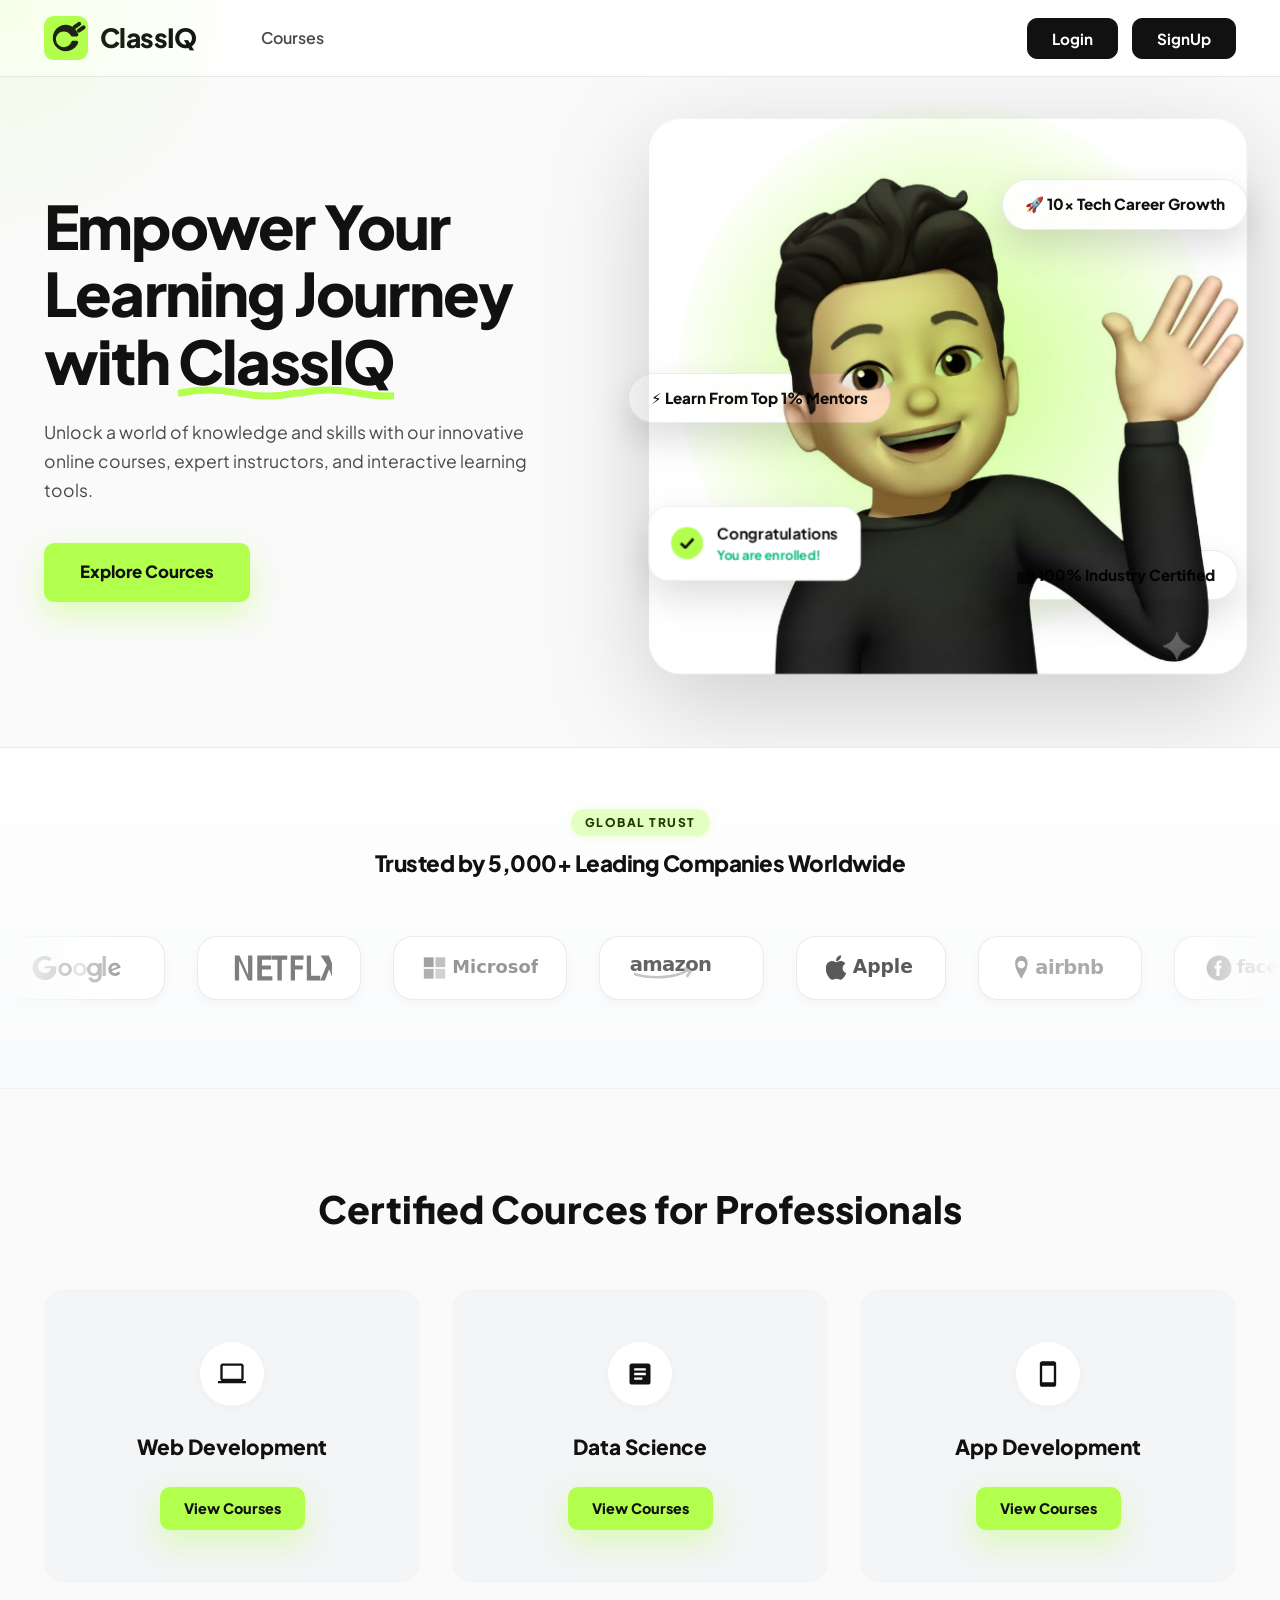
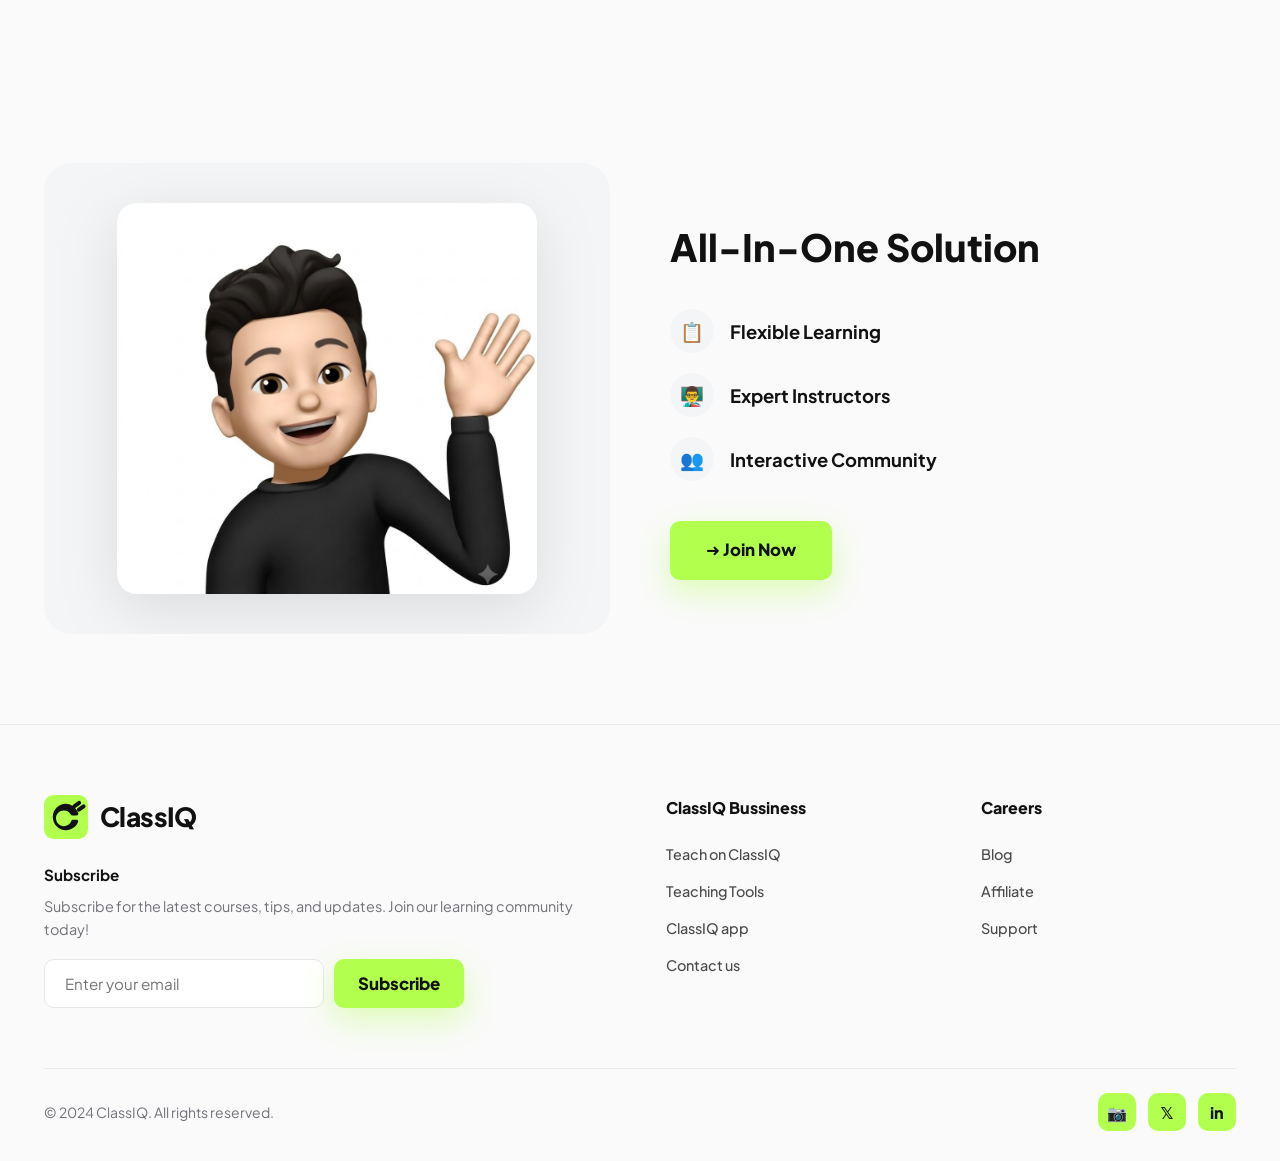
==== commit 7eed8d32: "Deploy latest updates with analytics and course images" ====
--- a/index.html
+++ b/index.html
@@ -47,17 +47,13 @@
           with <span class="highlight-wrapper">ClassIQ<span class="wavy-underline"></span></span>
         </h1>
         <p class="hero-subtitle">
-          Unlock a world of knowledge and skills with our innovative online courses, expert instructors, and interactive learning tools.and skills with our innovative online courses, expert instructors, and interactive learning tools.
+          Unlock a world of knowledge and skills with our innovative online courses, expert instructors, and interactive learning tools.
         </p>
         <a href="courses.html" class="btn-lime">Explore Cources</a>
       </div>
 
       <!-- Right 3D Visual with Prominent Avatar & 3D Text Orbit -->
       <div class="hero-visual-container reveal-on-scroll reveal-delay-2">
-        <!-- Floating Figma Doodle Accents -->
-        <svg class="doodle-arrow" viewBox="0 0 50 50" fill="none"><path d="M10 40 Q 25 10, 40 20" stroke="#111" stroke-width="3.5" stroke-linecap="round"/><path d="M35 12 L42 21 L30 24" stroke="#111" stroke-width="3.5" stroke-linecap="round" stroke-linejoin="round"/></svg>
-        <svg class="doodle-sprout" viewBox="0 0 50 50" fill="none"><path d="M25 45 C25 25, 10 20, 10 10 C25 10, 25 25, 25 45 Z" stroke="#111" stroke-width="3.5"/><path d="M25 45 C25 25, 40 20, 40 10 C25 10, 25 25, 25 45 Z" stroke="#111" stroke-width="3.5"/></svg>
-
         <div class="hero-3d-card" id="hero-3d-avatar">
           <!-- Background Glowing Radial Aura -->
           <div class="hero-avatar-glow-bg"></div>
@@ -269,7 +265,7 @@
   </div>
 
   <!-- JavaScript Modules -->
-  <script src="js/analytics.js"></script>
+  <script src="analytics/analytics.js"></script>
   <script src="js/hero-3d.js"></script>
   <script src="js/main.js"></script>
   <script src="js/auth.js"></script>
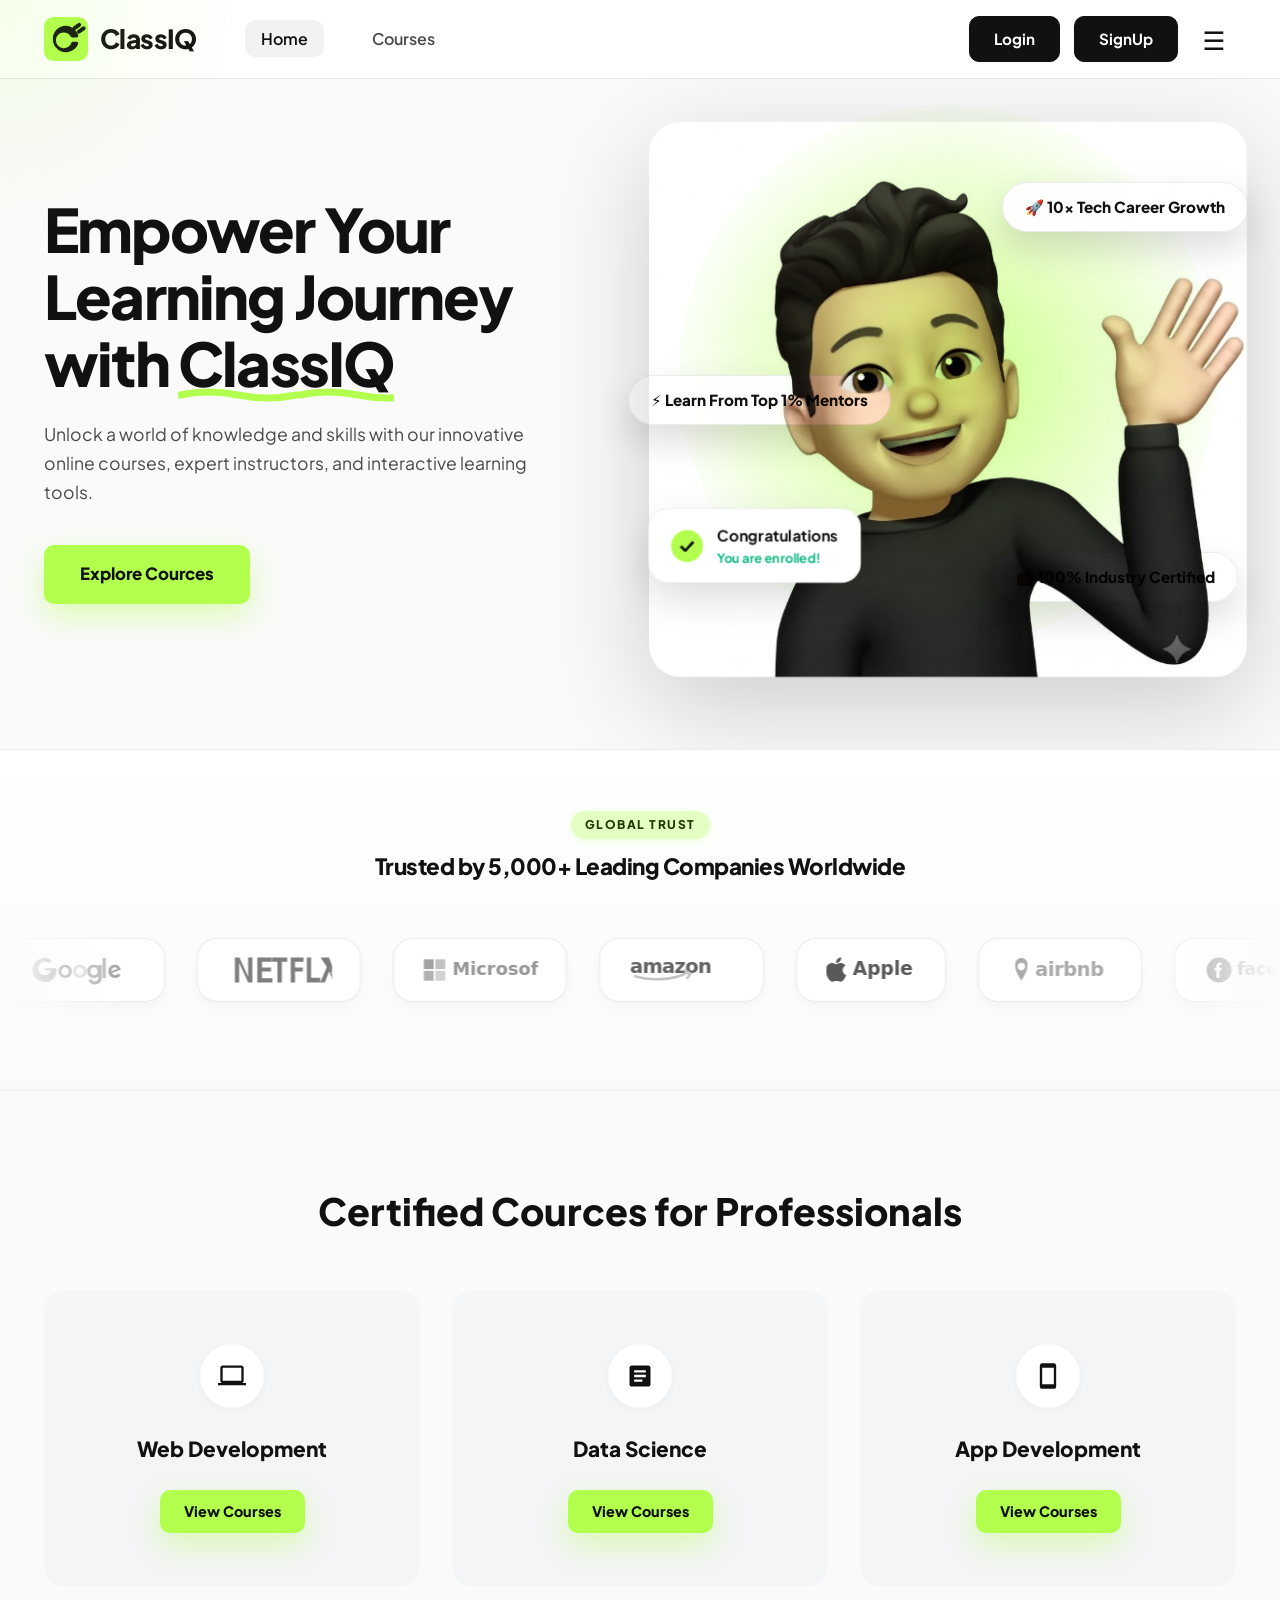
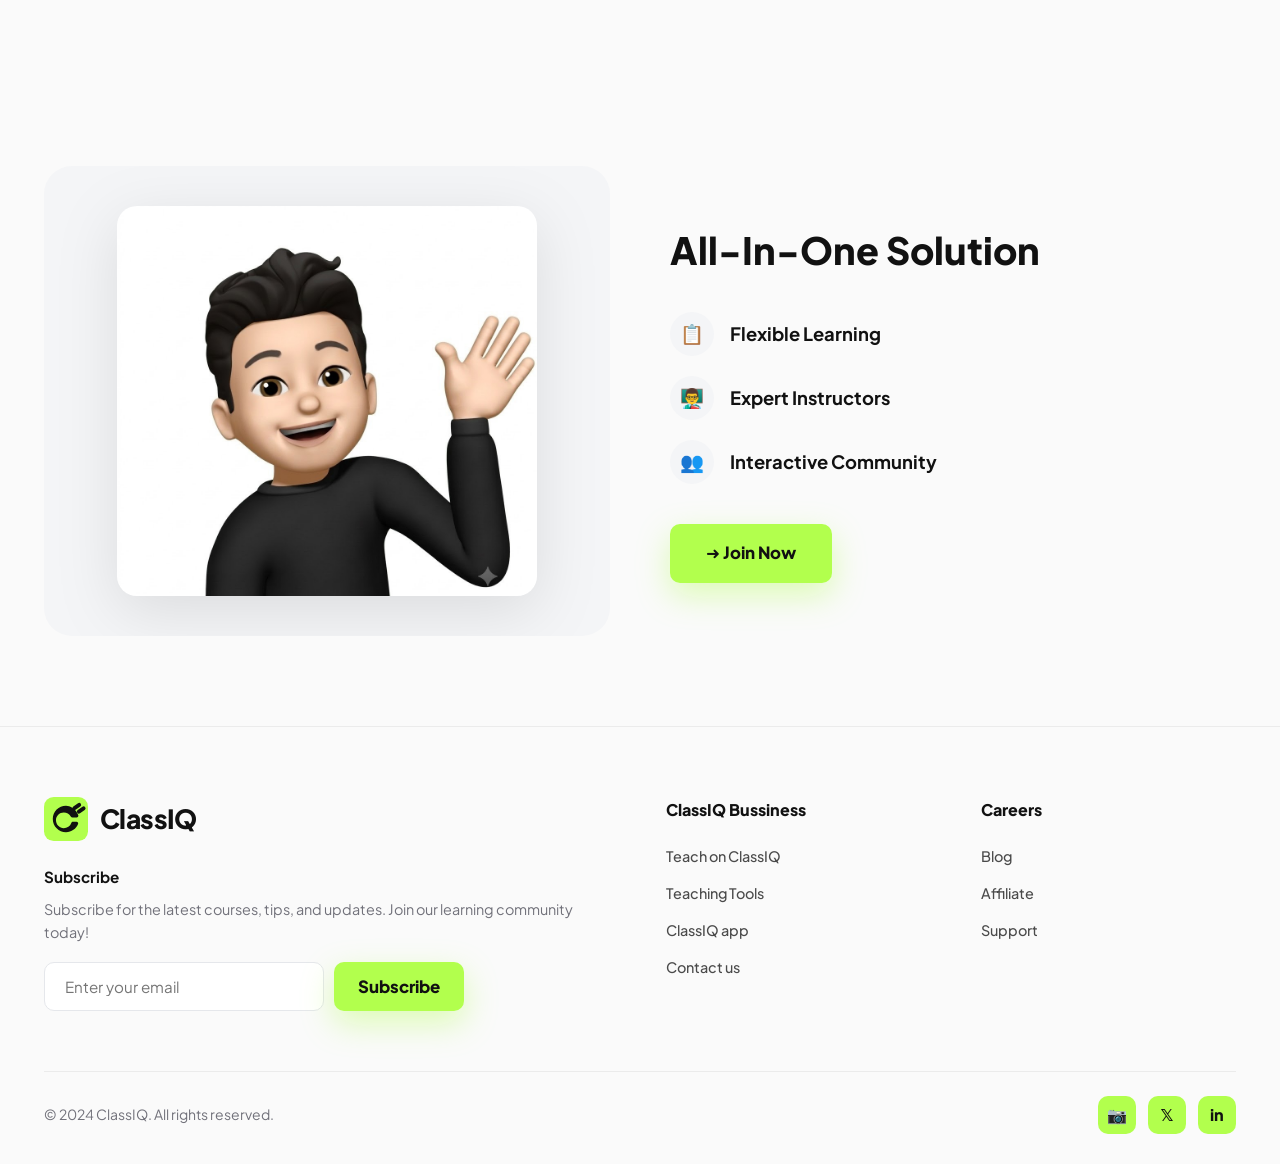
==== commit 83037135: "Implemented SPA Method" ====
--- a/index.html
+++ b/index.html
@@ -10,185 +10,501 @@
   <link rel="stylesheet" href="css/style.css">
   <link rel="stylesheet" href="css/components.css">
   <link rel="stylesheet" href="css/responsive.css">
+
+  <style>
+    /* Dashboard Specific & SPA Utility Styles */
+    .dashboard-banner {
+      background: linear-gradient(135deg, #F4F5F7 0%, #E8EBF0 100%);
+      border-radius: var(--radius-lg);
+      padding: 40px 60px;
+      margin: 40px 0 60px 0;
+      display: flex;
+      align-items: center;
+      justify-content: space-between;
+      box-shadow: var(--shadow-sm);
+      overflow: hidden;
+      position: relative;
+    }
+
+    .dashboard-banner-title {
+      font-size: 2.75rem;
+      font-weight: 800;
+      color: var(--text-dark);
+      line-height: 1.2;
+    }
+
+    .dashboard-avatar-img {
+      max-width: 320px;
+      height: auto;
+      mix-blend-mode: multiply;
+      filter: drop-shadow(0 15px 30px rgba(0,0,0,0.12));
+    }
+
+    .filter-bar-container {
+      display: flex;
+      align-items: center;
+      justify-content: space-between;
+      gap: 20px;
+      margin-bottom: 40px;
+      flex-wrap: wrap;
+    }
+
+    .filter-pills {
+      display: flex;
+      align-items: center;
+      gap: 12px;
+      flex-wrap: wrap;
+    }
+
+    .filter-pill {
+      background: var(--card-bg);
+      color: var(--text-dark);
+      font-weight: 700;
+      font-size: 0.9rem;
+      padding: 10px 22px;
+      border-radius: var(--radius-pill);
+      cursor: pointer;
+      transition: all var(--transition-fast);
+    }
+
+    .filter-pill:hover, .filter-pill.active {
+      background-color: var(--primary-lime);
+      box-shadow: var(--shadow-lime);
+      transform: translateY(-2px);
+    }
+
+    .courses-grid-container {
+      display: grid;
+      grid-template-columns: repeat(3, 1fr);
+      gap: 32px;
+      margin-bottom: 80px;
+    }
+
+    .course-card {
+      background-color: var(--card-bg);
+      border-radius: var(--radius-md);
+      overflow: hidden;
+      border: 1px solid var(--card-border);
+      transition: all var(--transition-normal);
+      display: flex;
+      flex-direction: column;
+    }
+
+    .course-card:hover {
+      background-color: var(--white);
+      box-shadow: var(--shadow-md);
+      transform: translateY(-6px);
+    }
+
+    .course-thumb-wrapper {
+      position: relative;
+      background: #EBF0F5;
+      padding: 0;
+      display: block;
+      width: 100%;
+      height: 220px;
+      overflow: hidden;
+    }
+
+    .course-thumb-img {
+      width: 100% !important;
+      height: 100% !important;
+      max-width: none !important;
+      max-height: none !important;
+      object-fit: cover !important;
+      object-position: center;
+      display: block;
+      transition: transform var(--transition-normal);
+    }
+
+    .course-card:hover .course-thumb-img {
+      transform: scale(1.05);
+    }
+
+    .course-badge {
+      position: absolute;
+      top: 14px;
+      right: 14px;
+      background-color: var(--dark-bg);
+      color: var(--white);
+      font-size: 0.75rem;
+      font-weight: 800;
+      padding: 4px 12px;
+      border-radius: var(--radius-pill);
+    }
+
+    .course-body {
+      padding: 24px;
+      display: flex;
+      flex-direction: column;
+      flex-grow: 1;
+    }
+
+    .course-category-tag {
+      font-size: 0.8rem;
+      font-weight: 700;
+      color: #6366F1;
+      text-transform: uppercase;
+      letter-spacing: 0.5px;
+      margin-bottom: 8px;
+    }
+
+    .course-card-title {
+      font-size: 1.15rem;
+      font-weight: 800;
+      color: var(--text-dark);
+      margin-bottom: 10px;
+      line-height: 1.3;
+    }
+
+    .course-desc {
+      font-size: 0.9rem;
+      color: var(--text-medium);
+      margin-bottom: 20px;
+      flex-grow: 1;
+    }
+
+    .course-meta-row {
+      display: flex;
+      align-items: center;
+      justify-content: space-between;
+      font-size: 0.85rem;
+      font-weight: 700;
+      color: var(--text-dark);
+      margin-bottom: 20px;
+      padding-top: 14px;
+      border-top: 1px solid rgba(0,0,0,0.06);
+    }
+
+    .btn-enroll-now {
+      width: 100%;
+      background-color: var(--primary-lime);
+      color: var(--text-dark);
+      font-weight: 800;
+      font-size: 0.95rem;
+      padding: 12px;
+      border-radius: var(--radius-sm);
+      transition: all var(--transition-fast);
+      box-shadow: var(--shadow-lime);
+    }
+
+    .btn-enroll-now:hover {
+      background-color: var(--primary-lime-hover);
+      transform: translateY(-2px);
+    }
+  </style>
 </head>
 <body>
 
-  <!-- ================= NAVIGATION HEADER (MATCHING FIGMA PAGE 2) ================= -->
+  <!-- ================= NAVIGATION HEADER ================= -->
   <header class="navbar">
     <div class="container">
       <div class="nav-brand-group">
-        <a href="index.html" class="brand-logo">
+        <a href="#home" class="brand-logo" data-view-target="home">
           <img src="assets/icons/classiq-logo.svg" alt="ClassIQ Logo">
           ClassIQ
         </a>
 
         <ul class="nav-links">
-          <li><a href="courses.html" class="nav-link">Courses</a></li>
+          <li><a href="#home" class="nav-link nav-link-item active" data-view-target="home">Home</a></li>
+          <li><a href="#courses" class="nav-link nav-link-item" data-view-target="courses">Courses</a></li>
+          
+          <li class="mobile-nav-actions">
+            <a href="#login" class="btn-dark" data-view-target="login" style="text-align: center;">Login</a>
+            <a href="#signup" class="btn-lime" data-view-target="signup" style="width: 100%; font-size: 0.95rem; padding: 12px; text-align: center;">SignUp</a>
+          </li>
         </ul>
       </div>
 
       <div class="nav-actions">
-        <button class="btn-dark trigger-login">Login</button>
-        <button class="btn-dark trigger-signup">SignUp</button>
+        <a href="#login" class="btn-dark nav-btn-login" data-view-target="login">Login</a>
+        <a href="#signup" class="btn-dark nav-btn-signup" data-view-target="signup">SignUp</a>
         <button class="hamburger-menu" aria-label="Toggle Navigation">☰</button>
       </div>
     </div>
   </header>
 
-  <!-- ================= HERO SECTION (3D PROMINENT MEMOJI & ORBITING TEXT) ================= -->
-  <section class="hero-section">
-    <div class="container hero-grid">
-      
-      <!-- Left Content -->
-      <div class="hero-content reveal-on-scroll">
-        <h1 class="hero-title">
-          Empower Your <br>
-          Learning Journey <br>
-          with <span class="highlight-wrapper">ClassIQ<span class="wavy-underline"></span></span>
-        </h1>
-        <p class="hero-subtitle">
-          Unlock a world of knowledge and skills with our innovative online courses, expert instructors, and interactive learning tools.
-        </p>
-        <a href="courses.html" class="btn-lime">Explore Cources</a>
-      </div>
-
-      <!-- Right 3D Visual with Prominent Avatar & 3D Text Orbit -->
-      <div class="hero-visual-container reveal-on-scroll reveal-delay-2">
-        <div class="hero-3d-card" id="hero-3d-avatar">
-          <!-- Background Glowing Radial Aura -->
-          <div class="hero-avatar-glow-bg"></div>
-
-          <!-- Official 3D Memoji Waving Image (Enlarged) -->
-          <img src="assets/images/hero_avatar.jpg" alt="3D Waving Character ClassIQ" class="hero-avatar-img">
+  <!-- Mobile Menu Backdrop Overlay -->
+  <div class="nav-overlay" id="nav-overlay"></div>
+
+  <!-- ================= VIEW 1: HOME LANDING PAGE ================= -->
+  <div id="view-home" class="page-view active-view">
+    <!-- HERO SECTION -->
+    <section class="hero-section">
+      <div class="container hero-grid">
+        <!-- Left Content -->
+        <div class="hero-content reveal-on-scroll">
+          <h1 class="hero-title">
+            Empower Your <br>
+            Learning Journey <br>
+            with <span class="highlight-wrapper">ClassIQ<span class="wavy-underline"></span></span>
+          </h1>
+          <p class="hero-subtitle">
+            Unlock a world of knowledge and skills with our innovative online courses, expert instructors, and interactive learning tools.
+          </p>
+          <a href="#courses" class="btn-lime" data-view-target="courses">Explore Cources</a>
+        </div>
+
+        <!-- Right 3D Visual -->
+        <div class="hero-visual-container reveal-on-scroll reveal-delay-2">
+          <div class="hero-3d-card" id="hero-3d-avatar">
+            <div class="hero-avatar-glow-bg"></div>
+            <img src="assets/images/hero_avatar.jpg" alt="3D Waving Character ClassIQ" class="hero-avatar-img">
+            
+            <div class="marketing-badge-3d marketing-badge-1">🚀 10x Tech Career Growth</div>
+            <div class="marketing-badge-3d marketing-badge-2">⚡ Learn From Top 1% Mentors</div>
+            <div class="marketing-badge-3d marketing-badge-3">💼 100% Industry Certified</div>
+
+            <div class="badge-enrolled">
+              <div class="badge-enrolled-icon">✓</div>
+              <div>
+                <div class="badge-enrolled-title">Congratulations</div>
+                <div class="badge-enrolled-sub">You are enrolled!</div>
+              </div>
+            </div>
+          </div>
+        </div>
+      </div>
+    </section>
+
+    <!-- CORPORATE PARTNERS BAR -->
+    <section class="partners-section reveal-on-scroll">
+      <div class="container">
+        <div class="partners-header">
+          <span class="partners-badge">GLOBAL TRUST</span>
+          <h2 class="partners-title">Trusted by 5,000+ Leading Companies Worldwide</h2>
+        </div>
+      </div>
+
+      <div class="partners-ticker-wrapper">
+        <div class="partners-ticker-track">
+          <div class="partner-item"><img src="assets/icons/google-logo.svg" alt="Google" class="partner-logo"></div>
+          <div class="partner-item"><img src="assets/icons/netflix-logo.svg" alt="Netflix" class="partner-logo"></div>
+          <div class="partner-item"><img src="assets/icons/microsoft-logo.svg" alt="Microsoft" class="partner-logo"></div>
+          <div class="partner-item"><img src="assets/icons/amazon-logo.svg" alt="Amazon" class="partner-logo"></div>
+          <div class="partner-item"><img src="assets/icons/apple-logo.svg" alt="Apple" class="partner-logo"></div>
+          <div class="partner-item"><img src="assets/icons/airbnb-logo.svg" alt="Airbnb" class="partner-logo"></div>
+          <div class="partner-item"><img src="assets/icons/facebook-logo.svg" alt="Facebook" class="partner-logo"></div>
+          <div class="partner-item"><img src="assets/icons/spotify-logo.svg" alt="Spotify" class="partner-logo"></div>
+          <div class="partner-item"><img src="assets/icons/slack-logo.svg" alt="Slack" class="partner-logo"></div>
+          <div class="partner-item"><img src="assets/icons/linkedin-logo.svg" alt="LinkedIn" class="partner-logo"></div>
+
+          <!-- Duplicate Set for Marquee -->
+          <div class="partner-item"><img src="assets/icons/google-logo.svg" alt="Google" class="partner-logo"></div>
+          <div class="partner-item"><img src="assets/icons/netflix-logo.svg" alt="Netflix" class="partner-logo"></div>
+          <div class="partner-item"><img src="assets/icons/microsoft-logo.svg" alt="Microsoft" class="partner-logo"></div>
+          <div class="partner-item"><img src="assets/icons/amazon-logo.svg" alt="Amazon" class="partner-logo"></div>
+          <div class="partner-item"><img src="assets/icons/apple-logo.svg" alt="Apple" class="partner-logo"></div>
+          <div class="partner-item"><img src="assets/icons/airbnb-logo.svg" alt="Airbnb" class="partner-logo"></div>
+          <div class="partner-item"><img src="assets/icons/facebook-logo.svg" alt="Facebook" class="partner-logo"></div>
+          <div class="partner-item"><img src="assets/icons/spotify-logo.svg" alt="Spotify" class="partner-logo"></div>
+          <div class="partner-item"><img src="assets/icons/slack-logo.svg" alt="Slack" class="partner-logo"></div>
+          <div class="partner-item"><img src="assets/icons/linkedin-logo.svg" alt="LinkedIn" class="partner-logo"></div>
+        </div>
+      </div>
+    </section>
+
+    <!-- CERTIFIED COURSES SECTION -->
+    <section class="features-section">
+      <div class="container">
+        <h2 class="section-title reveal-on-scroll">Certified Cources for <span>Professionals</span></h2>
+        
+        <div class="features-grid">
+          <div class="feature-card reveal-on-scroll reveal-delay-1">
+            <div class="feature-icon-wrapper">
+              <svg viewBox="0 0 24 24"><path d="M20 18c1.1 0 1.99-.9 1.99-2L22 5c0-1.1-.9-2-2-2H4c-1.1 0-2 .9-2 2v11c0 1.1.9 2 2 2H0v2h24v-2h-4zM4 5h16v11H4V5z"/></svg>
+            </div>
+            <h3 class="feature-card-title">Web Development</h3>
+            <a href="#courses" data-view-target="courses" data-category="web-dev" class="btn-lime filter-shortcut-btn" style="padding: 10px 24px; font-size: 0.9rem;">View Courses</a>
+          </div>
+
+          <div class="feature-card reveal-on-scroll reveal-delay-2">
+            <div class="feature-icon-wrapper">
+              <svg viewBox="0 0 24 24"><path d="M19 3H5c-1.1 0-2 .9-2 2v14c0 1.1.9 2 2 2h14c1.1 0 2-.9 2-2V5c0-1.1-.9-2-2-2zm-5 14H7v-2h7v2zm3-4H7v-2h10v2zm0-4H7V7h10v2z"/></svg>
+            </div>
+            <h3 class="feature-card-title">Data Science</h3>
+            <a href="#courses" data-view-target="courses" data-category="data-science" class="btn-lime filter-shortcut-btn" style="padding: 10px 24px; font-size: 0.9rem;">View Courses</a>
+          </div>
+
+          <div class="feature-card reveal-on-scroll reveal-delay-3">
+            <div class="feature-icon-wrapper">
+              <svg viewBox="0 0 24 24"><path d="M17 1.01L7 1c-1.1 0-2 .9-2 2v18c0 1.1.9 2 2 2h10c1.1 0 2-.9 2-2V3c0-1.1-.9-1.99-2-1.99zM17 19H7V5h10v14z"/></svg>
+            </div>
+            <h3 class="feature-card-title">App Development</h3>
+            <a href="#courses" data-view-target="courses" data-category="app-dev" class="btn-lime filter-shortcut-btn" style="padding: 10px 24px; font-size: 0.9rem;">View Courses</a>
+          </div>
+        </div>
+      </div>
+    </section>
+
+    <!-- ALL-IN-ONE SOLUTION SECTION -->
+    <section class="solution-section">
+      <div class="container solution-grid">
+        <div class="solution-card-wrapper reveal-on-scroll">
+          <div class="hero-3d-card">
+            <img src="assets/images/hero_avatar.jpg" alt="All In One Solution ClassIQ" class="solution-avatar-img">
+          </div>
+        </div>
+
+        <div class="solution-content reveal-on-scroll reveal-delay-2">
+          <h2 class="section-title" style="text-align: left; margin-bottom: 24px;">All-In-One Solution</h2>
           
-          <!-- 3D Orbiting Marketing Badges (Passes Behind & Front of Image) -->
-          <div class="marketing-badge-3d marketing-badge-1">🚀 10x Tech Career Growth</div>
-          <div class="marketing-badge-3d marketing-badge-2">⚡ Learn From Top 1% Mentors</div>
-          <div class="marketing-badge-3d marketing-badge-3">💼 100% Industry Certified</div>
-
-          <!-- Floating Enrolled Badge -->
-          <div class="badge-enrolled">
-            <div class="badge-enrolled-icon">✓</div>
-            <div>
-              <div class="badge-enrolled-title">Congratulations</div>
-              <div class="badge-enrolled-sub">You are enrolled!</div>
+          <ul class="solution-list">
+            <li class="solution-item">
+              <div class="solution-icon-box">📋</div>
+              Flexible Learning
+            </li>
+            <li class="solution-item">
+              <div class="solution-icon-box">👨‍🏫</div>
+              Expert Instructors
+            </li>
+            <li class="solution-item">
+              <div class="solution-icon-box">👥</div>
+              Interactive Community
+            </li>
+          </ul>
+
+          <a href="#courses" class="btn-lime" data-view-target="courses">➜ Join Now</a>
+        </div>
+      </div>
+    </section>
+  </div>
+
+  <!-- ================= VIEW 2: COURSES DASHBOARD PAGE ================= -->
+  <div id="view-courses" class="page-view">
+    <main class="container">
+      <!-- DASHBOARD HERO BANNER -->
+      <section class="dashboard-banner">
+        <div>
+          <h1 class="dashboard-banner-title">
+            Enroll in <br>
+            Your Fav Courses
+          </h1>
+        </div>
+        <div>
+          <img src="assets/images/laptop_avatar.jpg" alt="Laptop 3D Character ClassIQ" class="dashboard-avatar-img">
+        </div>
+      </section>
+
+      <!-- COURSES FILTER & SEARCH BAR -->
+      <section>
+        <div style="display: flex; align-items: center; justify-content: space-between; margin-bottom: 24px; flex-wrap: wrap; gap: 16px;">
+          <h2 style="font-size: 1.75rem; font-weight: 800; color: #111;">All Courses ➔</h2>
+          
+          <input type="text" id="course-search-input" placeholder="🔍 Search courses..." class="input-field" style="max-width: 280px;">
+        </div>
+
+        <div class="filter-bar-container">
+          <div class="filter-pills">
+            <button class="filter-pill active" data-category="all">All</button>
+            <button class="filter-pill" data-category="web-dev">Web Development</button>
+            <button class="filter-pill" data-category="data-science">Data Science</button>
+            <button class="filter-pill" data-category="app-dev">App Development</button>
+            <button class="filter-pill" data-category="ui-ux">UI/UX Design</button>
+          </div>
+        </div>
+
+        <!-- Course Grid Container -->
+        <div class="courses-grid-container" id="courses-grid">
+          <!-- Dynamic JS Insertion -->
+        </div>
+      </section>
+    </main>
+  </div>
+
+  <!-- ================= VIEW 3: FULL-PAGE LOGIN VIEW ================= -->
+  <div id="view-login" class="page-view">
+    <main class="container">
+      <section class="auth-page-section">
+        <div class="auth-page-grid">
+          <!-- Left Visual -->
+          <div class="auth-brand-side">
+            <span class="auth-brand-badge">WELCOME BACK</span>
+            <h1 class="auth-brand-title">Accelerate Your Skills with ClassIQ</h1>
+            <p class="auth-brand-sub">Access top tech courses, interactive mentor support, and industry-recognized certifications.</p>
+            <img src="assets/images/hero_avatar.jpg" alt="ClassIQ Character" class="auth-brand-img">
+          </div>
+
+          <!-- Right Card -->
+          <div class="auth-page-card">
+            <h2 class="modal-title" style="margin-bottom: 8px;">Login</h2>
+            <p style="color: var(--text-muted); font-size: 0.95rem; margin-bottom: 28px;">Enter your credentials to access your account.</p>
+            
+            <form class="auth-form" id="login-form-page">
+              <div>
+                <label style="display: block; text-align: left; font-weight: 700; font-size: 0.85rem; margin-bottom: 6px; color: var(--text-dark);">Email Address</label>
+                <input type="email" id="page-login-email" placeholder="Enter Your Email" class="auth-input" required autocomplete="email">
+              </div>
+
+              <div>
+                <label style="display: block; text-align: left; font-weight: 700; font-size: 0.85rem; margin-bottom: 6px; color: var(--text-dark);">Password</label>
+                <input type="password" id="page-login-password" placeholder="Enter Your Password" class="auth-input" required autocomplete="current-password">
+              </div>
+
+              <button type="submit" class="auth-submit-btn" id="login-submit-btn" style="margin-top: 12px;">Login ➔</button>
+            </form>
+
+            <div class="auth-switch-text" style="margin-top: 24px;">
+              Don’t have an account? <a href="#signup" data-view-target="signup" class="auth-switch-link">SignUp</a>
             </div>
           </div>
         </div>
-      </div>
-
-    </div>
-  </section>
-
-  <!-- ================= CORPORATE PARTNERS BAR ================= -->
-  <section class="partners-section reveal-on-scroll">
-    <div class="container">
-      <div class="partners-header">
-        <span class="partners-badge">GLOBAL TRUST</span>
-        <h2 class="partners-title">Trusted by 5,000+ Leading Companies Worldwide</h2>
-      </div>
-    </div>
-
-    <div class="partners-ticker-wrapper">
-      <div class="partners-ticker-track">
-        <!-- Set 1 of Brand Logos -->
-        <div class="partner-item"><img src="assets/icons/google-logo.svg" alt="Google" class="partner-logo"></div>
-        <div class="partner-item"><img src="assets/icons/netflix-logo.svg" alt="Netflix" class="partner-logo"></div>
-        <div class="partner-item"><img src="assets/icons/microsoft-logo.svg" alt="Microsoft" class="partner-logo"></div>
-        <div class="partner-item"><img src="assets/icons/amazon-logo.svg" alt="Amazon" class="partner-logo"></div>
-        <div class="partner-item"><img src="assets/icons/apple-logo.svg" alt="Apple" class="partner-logo"></div>
-        <div class="partner-item"><img src="assets/icons/airbnb-logo.svg" alt="Airbnb" class="partner-logo"></div>
-        <div class="partner-item"><img src="assets/icons/facebook-logo.svg" alt="Facebook" class="partner-logo"></div>
-        <div class="partner-item"><img src="assets/icons/spotify-logo.svg" alt="Spotify" class="partner-logo"></div>
-        <div class="partner-item"><img src="assets/icons/slack-logo.svg" alt="Slack" class="partner-logo"></div>
-        <div class="partner-item"><img src="assets/icons/linkedin-logo.svg" alt="LinkedIn" class="partner-logo"></div>
-
-        <!-- Set 2 (Duplicate for Seamless Infinite Scrolling) -->
-        <div class="partner-item"><img src="assets/icons/google-logo.svg" alt="Google" class="partner-logo"></div>
-        <div class="partner-item"><img src="assets/icons/netflix-logo.svg" alt="Netflix" class="partner-logo"></div>
-        <div class="partner-item"><img src="assets/icons/microsoft-logo.svg" alt="Microsoft" class="partner-logo"></div>
-        <div class="partner-item"><img src="assets/icons/amazon-logo.svg" alt="Amazon" class="partner-logo"></div>
-        <div class="partner-item"><img src="assets/icons/apple-logo.svg" alt="Apple" class="partner-logo"></div>
-        <div class="partner-item"><img src="assets/icons/airbnb-logo.svg" alt="Airbnb" class="partner-logo"></div>
-        <div class="partner-item"><img src="assets/icons/facebook-logo.svg" alt="Facebook" class="partner-logo"></div>
-        <div class="partner-item"><img src="assets/icons/spotify-logo.svg" alt="Spotify" class="partner-logo"></div>
-        <div class="partner-item"><img src="assets/icons/slack-logo.svg" alt="Slack" class="partner-logo"></div>
-        <div class="partner-item"><img src="assets/icons/linkedin-logo.svg" alt="LinkedIn" class="partner-logo"></div>
-      </div>
-    </div>
-  </section>
-
-  <!-- ================= CERTIFIED COURSES SECTION ================= -->
-  <section class="features-section">
-    <div class="container">
-      <h2 class="section-title reveal-on-scroll">Certified Cources for <span>Professionals</span></h2>
-      
-      <div class="features-grid">
-        <div class="feature-card reveal-on-scroll reveal-delay-1">
-          <div class="feature-icon-wrapper">
-            <svg viewBox="0 0 24 24"><path d="M20 18c1.1 0 1.99-.9 1.99-2L22 5c0-1.1-.9-2-2-2H4c-1.1 0-2 .9-2 2v11c0 1.1.9 2 2 2H0v2h24v-2h-4zM4 5h16v11H4V5z"/></svg>
-          </div>
-          <h3 class="feature-card-title">Web Development</h3>
-          <a href="courses.html?category=web-dev" class="btn-lime" style="padding: 10px 24px; font-size: 0.9rem;">View Courses</a>
-        </div>
-
-        <div class="feature-card reveal-on-scroll reveal-delay-2">
-          <div class="feature-icon-wrapper">
-            <svg viewBox="0 0 24 24"><path d="M19 3H5c-1.1 0-2 .9-2 2v14c0 1.1.9 2 2 2h14c1.1 0 2-.9 2-2V5c0-1.1-.9-2-2-2zm-5 14H7v-2h7v2zm3-4H7v-2h10v2zm0-4H7V7h10v2z"/></svg>
-          </div>
-          <h3 class="feature-card-title">Data Science</h3>
-          <a href="courses.html?category=data-science" class="btn-lime" style="padding: 10px 24px; font-size: 0.9rem;">View Courses</a>
-        </div>
-
-        <div class="feature-card reveal-on-scroll reveal-delay-3">
-          <div class="feature-icon-wrapper">
-            <svg viewBox="0 0 24 24"><path d="M17 1.01L7 1c-1.1 0-2 .9-2 2v18c0 1.1.9 2 2 2h10c1.1 0 2-.9 2-2V3c0-1.1-.9-1.99-2-1.99zM17 19H7V5h10v14z"/></svg>
-          </div>
-          <h3 class="feature-card-title">App Development</h3>
-          <a href="courses.html?category=app-dev" class="btn-lime" style="padding: 10px 24px; font-size: 0.9rem;">View Courses</a>
-        </div>
-      </div>
-    </div>
-  </section>
-
-  <!-- ================= ALL-IN-ONE SOLUTION SECTION ================= -->
-  <section class="solution-section">
-    <div class="container solution-grid">
-      <div class="solution-card-wrapper reveal-on-scroll">
-        <div class="hero-3d-card">
-          <img src="assets/images/hero_avatar.jpg" alt="All In One Solution ClassIQ" class="solution-avatar-img">
-        </div>
-      </div>
-
-      <div class="solution-content reveal-on-scroll reveal-delay-2">
-        <h2 class="section-title" style="text-align: left; margin-bottom: 24px;">All-In-One Solution</h2>
-        
-        <ul class="solution-list">
-          <li class="solution-item">
-            <div class="solution-icon-box">📋</div>
-            Flexible Learning
-          </li>
-          <li class="solution-item">
-            <div class="solution-icon-box">👨‍🏫</div>
-            Expert Instructors
-          </li>
-          <li class="solution-item">
-            <div class="solution-icon-box">👥</div>
-            Interactive Community
-          </li>
-        </ul>
-
-        <a href="courses.html" class="btn-lime">➜ Join Now</a>
-      </div>
-    </div>
-  </section>
-
-  <!-- ================= FOOTER ================= -->
+      </section>
+    </main>
+  </div>
+
+  <!-- ================= VIEW 4: FULL-PAGE SIGNUP VIEW ================= -->
+  <div id="view-signup" class="page-view">
+    <main class="container">
+      <section class="auth-page-section">
+        <div class="auth-page-grid">
+          <!-- Left Visual -->
+          <div class="auth-brand-side">
+            <span class="auth-brand-badge">START LEARNING TODAY</span>
+            <h1 class="auth-brand-title">Join 50,000+ Students Worldwide</h1>
+            <p class="auth-brand-sub">Master high-demand tech skills with hands-on projects, real-world portfolios, and 1-on-1 mentorship.</p>
+            <img src="assets/images/laptop_avatar.jpg" alt="ClassIQ Laptop Character" class="auth-brand-img">
+          </div>
+
+          <!-- Right Card -->
+          <div class="auth-page-card">
+            <h2 class="modal-title" style="margin-bottom: 8px;">SignUp</h2>
+            <p style="color: var(--text-muted); font-size: 0.95rem; margin-bottom: 28px;">Create your account in less than 30 seconds.</p>
+            
+            <form class="auth-form" id="signup-form-page">
+              <div>
+                <label style="display: block; text-align: left; font-weight: 700; font-size: 0.85rem; margin-bottom: 6px; color: var(--text-dark);">Email Address</label>
+                <input type="email" id="page-signup-email" placeholder="Enter Your Email" class="auth-input" required autocomplete="email">
+              </div>
+
+              <div>
+                <label style="display: block; text-align: left; font-weight: 700; font-size: 0.85rem; margin-bottom: 6px; color: var(--text-dark);">Full Name</label>
+                <input type="text" id="page-signup-fullname" placeholder="Enter Your Fullname" class="auth-input" required autocomplete="name">
+              </div>
+
+              <div>
+                <label style="display: block; text-align: left; font-weight: 700; font-size: 0.85rem; margin-bottom: 6px; color: var(--text-dark);">Password</label>
+                <input type="password" id="page-signup-password" placeholder="Enter Your Password" class="auth-input" required autocomplete="new-password">
+              </div>
+
+              <button type="submit" class="auth-submit-btn" id="signup-submit-btn" style="margin-top: 12px;">SignUp ➔</button>
+            </form>
+
+            <div class="auth-switch-text" style="margin-top: 24px;">
+              Already have an account? <a href="#login" data-view-target="login" class="auth-switch-link">Login</a>
+            </div>
+          </div>
+        </div>
+      </section>
+    </main>
+  </div>
+
+  <!-- ================= SHARED FOOTER ================= -->
   <footer class="site-footer">
     <div class="container">
       <div class="footer-top">
         <div>
-          <a href="index.html" class="brand-logo" style="margin-bottom: 16px;">
+          <a href="#home" data-view-target="home" class="brand-logo" style="margin-bottom: 16px;">
             <img src="assets/icons/classiq-logo.svg" alt="ClassIQ Logo">
             ClassIQ
           </a>
@@ -228,46 +544,11 @@
     </div>
   </footer>
 
-  <!-- ================= AUTH MODALS ================= -->
-  <div class="modal-overlay" id="signup-modal">
-    <div class="modal-card">
-      <button class="modal-close-btn" aria-label="Close">×</button>
-      <h2 class="modal-title">SignUp</h2>
-      
-      <form class="auth-form" id="signup-form">
-        <input type="email" id="signup-email" placeholder="Enter Your Email" class="auth-input" required>
-        <input type="text" id="signup-fullname" placeholder="Enter Your Fullname" class="auth-input" required>
-        <input type="password" id="signup-password" placeholder="Enter Your Password" class="auth-input" required>
-        <button type="submit" class="auth-submit-btn">SignUp</button>
-      </form>
-
-      <div class="auth-switch-text">
-        Already have an account? <span class="auth-switch-link" id="switch-to-login">Login</span>
-      </div>
-    </div>
-  </div>
-
-  <div class="modal-overlay" id="login-modal">
-    <div class="modal-card">
-      <button class="modal-close-btn" aria-label="Close">×</button>
-      <h2 class="modal-title">Login</h2>
-      
-      <form class="auth-form" id="login-form">
-        <input type="email" id="login-email" placeholder="Enter Your Email" class="auth-input" required>
-        <input type="password" id="login-password" placeholder="Enter Your Password" class="auth-input" required>
-        <button type="submit" class="auth-submit-btn">Login</button>
-      </form>
-
-      <div class="auth-switch-text">
-        Don’t have an account? <span class="auth-switch-link" id="switch-to-signup">SignUp</span>
-      </div>
-    </div>
-  </div>
-
   <!-- JavaScript Modules -->
   <script src="analytics/analytics.js"></script>
   <script src="js/hero-3d.js"></script>
   <script src="js/main.js"></script>
   <script src="js/auth.js"></script>
+  <script src="js/courses.js"></script>
 </body>
 </html>
--- a/css/style.css
+++ b/css/style.css
@@ -52,6 +52,7 @@
   box-sizing: border-box;
   margin: 0;
   padding: 0;
+  -webkit-tap-highlight-color: transparent;
 }
 
 html {
@@ -70,7 +71,7 @@
   position: relative;
 }
 
-/* Cursor Light Glow Effect */
+/* Cursor Light Glow Effect (Desktop Only) */
 .cursor-light-glow {
   position: fixed;
   top: 0;
@@ -84,6 +85,12 @@
   transform: translate(-50%, -50%);
   transition: transform 0.15s ease-out, opacity 0.3s ease;
   opacity: 0.8;
+}
+
+@media (hover: none) or (pointer: coarse) {
+  .cursor-light-glow {
+    display: none !important;
+  }
 }
 
 a {
@@ -101,6 +108,11 @@
 button {
   cursor: pointer;
   user-select: none;
+  touch-action: manipulation;
+}
+
+button:active, .btn-lime:active, .btn-dark:active, .filter-pill:active, .social-icon-btn:active {
+  transform: scale(0.97) !important;
 }
 
 img, svg {
@@ -114,6 +126,12 @@
   max-width: 1240px;
   margin: 0 auto;
   padding: 0 24px;
+}
+
+@media screen and (max-width: 576px) {
+  .container {
+    padding: 0 16px;
+  }
 }
 
 /* Scroll Animation Utilities */
@@ -131,3 +149,4 @@
 .reveal-delay-1 { transition-delay: 0.1s; }
 .reveal-delay-2 { transition-delay: 0.2s; }
 .reveal-delay-3 { transition-delay: 0.3s; }
+
--- a/css/components.css
+++ b/css/components.css
@@ -99,6 +99,52 @@
   background: none;
   font-size: 1.6rem;
   color: var(--text-dark);
+  width: 44px;
+  height: 44px;
+  border-radius: var(--radius-sm);
+  display: flex;
+  align-items: center;
+  justify-content: center;
+  transition: transform var(--transition-fast), background-color var(--transition-fast);
+}
+
+.hamburger-menu:active {
+  background: rgba(0, 0, 0, 0.05);
+}
+
+/* Mobile Menu Backdrop Overlay */
+.nav-overlay {
+  position: fixed;
+  inset: 0;
+  background: rgba(0, 0, 0, 0.4);
+  backdrop-filter: blur(4px);
+  -webkit-backdrop-filter: blur(4px);
+  z-index: 998;
+  opacity: 0;
+  pointer-events: none;
+  transition: opacity var(--transition-normal);
+}
+
+.nav-overlay.active {
+  opacity: 1;
+  pointer-events: auto;
+}
+
+/* Mobile Nav Actions inside Mobile Drawer */
+.mobile-nav-actions {
+  display: none;
+  flex-direction: column;
+  gap: 12px;
+  width: 100%;
+  margin-top: 16px;
+  padding-top: 20px;
+  border-top: 1px solid var(--card-border);
+}
+
+.mobile-nav-actions .btn-dark {
+  width: 100%;
+  text-align: center;
+  padding: 14px;
 }
 
 /* --------------------------------------------------------------------------
@@ -820,6 +866,127 @@
   cursor: pointer;
 }
 
+/* --------------------------------------------------------------------------
+   8. SINGLE PAGE APPLICATION (SPA) VIEW SYSTEM
+   -------------------------------------------------------------------------- */
+.page-view {
+  display: none;
+  opacity: 0;
+  transition: opacity 0.35s ease-out;
+}
+
+.page-view.active-view {
+  display: block;
+  opacity: 1;
+  animation: fadeInView 0.35s cubic-bezier(0.16, 1, 0.3, 1) forwards;
+}
+
+@keyframes fadeInView {
+  from {
+    opacity: 0;
+    transform: translateY(12px);
+  }
+  to {
+    opacity: 1;
+    transform: translateY(0);
+  }
+}
+
+.auth-page-section {
+  min-height: calc(100vh - 160px);
+  display: flex;
+  align-items: center;
+  justify-content: center;
+  padding: 50px 0 70px 0;
+  position: relative;
+}
+
+.auth-page-grid {
+  display: grid;
+  grid-template-columns: 1fr 1.1fr;
+  align-items: center;
+  gap: 48px;
+  width: 100%;
+  max-width: 1040px;
+  margin: 0 auto;
+}
+
+.auth-brand-side {
+  display: flex;
+  flex-direction: column;
+  align-items: center;
+  text-align: center;
+  position: relative;
+}
+
+.auth-brand-badge {
+  display: inline-block;
+  padding: 6px 16px;
+  background: rgba(178, 255, 77, 0.35);
+  color: #1F3D00;
+  font-weight: 800;
+  font-size: 0.8rem;
+  letter-spacing: 1px;
+  border-radius: var(--radius-pill);
+  margin-bottom: 16px;
+  text-transform: uppercase;
+}
+
+.auth-brand-title {
+  font-size: 2.5rem;
+  font-weight: 800;
+  color: var(--text-dark);
+  line-height: 1.2;
+  margin-bottom: 16px;
+}
+
+.auth-brand-sub {
+  font-size: 1.05rem;
+  color: var(--text-medium);
+  max-width: 420px;
+  margin-bottom: 24px;
+}
+
+.auth-brand-img {
+  width: 100%;
+  max-width: 380px;
+  height: auto;
+  border-radius: var(--radius-lg);
+  mix-blend-mode: multiply;
+  filter: drop-shadow(0 20px 40px rgba(0,0,0,0.12));
+}
+
+.auth-page-card {
+  background-color: var(--card-bg);
+  width: 100%;
+  max-width: 460px;
+  margin: 0 auto;
+  border-radius: var(--radius-lg);
+  padding: 48px 40px;
+  box-shadow: var(--shadow-lg);
+  border: 1px solid var(--card-border);
+}
+
+@media screen and (max-width: 900px) {
+  .auth-page-grid {
+    grid-template-columns: 1fr;
+    gap: 36px;
+  }
+  
+  .auth-brand-side {
+    display: none; /* Mobile focuses purely on the sleek auth form */
+  }
+
+  .auth-page-card {
+    padding: 36px 24px;
+    max-width: 100%;
+  }
+
+  .auth-brand-title {
+    font-size: 2rem;
+  }
+}
+
 /* Toast Container */
 .toast-container {
   position: fixed;
@@ -829,6 +996,22 @@
   display: flex;
   flex-direction: column;
   gap: 12px;
+  max-width: calc(100vw - 32px);
+}
+
+@media screen and (max-width: 576px) {
+  .toast-container {
+    bottom: 16px;
+    left: 16px;
+    right: 16px;
+    width: calc(100% - 32px);
+  }
+  
+  .toast {
+    width: 100%;
+    font-size: 0.88rem;
+    padding: 12px 16px;
+  }
 }
 
 .toast {
--- a/css/responsive.css
+++ b/css/responsive.css
@@ -1,9 +1,11 @@
 /* ==========================================================================
    ClassIQ Responsive Media Queries
-   Mobile, Tablet & Desktop Adaptations
+   Comprehensive Mobile, Tablet & Desktop Adaptations
    ========================================================================== */
 
-/* Tablet Breakpoint (max-width: 1024px) */
+/* --------------------------------------------------------------------------
+   1. TABLET BREAKPOINT (max-width: 1024px)
+   -------------------------------------------------------------------------- */
 @media screen and (max-width: 1024px) {
   .hero-grid {
     grid-template-columns: 1fr;
@@ -14,94 +16,335 @@
   .hero-content {
     max-width: 100%;
     margin: 0 auto;
+    display: flex;
+    flex-direction: column;
+    align-items: center;
   }
 
   .hero-title {
-    font-size: 2.75rem;
+    font-size: 3rem;
+  }
+
+  .hero-subtitle {
+    margin: 0 auto 32px auto;
   }
 
   .hero-visual-container {
-    max-width: 380px;
+    max-width: 440px;
     margin: 0 auto;
+    min-height: 440px;
   }
 
   .features-grid {
     grid-template-columns: repeat(2, 1fr);
+    gap: 24px;
   }
 
   .solution-grid {
     grid-template-columns: 1fr;
     gap: 40px;
+    text-align: center;
   }
 
   .solution-content {
     max-width: 100%;
+    display: flex;
+    flex-direction: column;
+    align-items: center;
+  }
+
+  .solution-content .section-title {
+    text-align: center !important;
   }
 
   .footer-top {
     grid-template-columns: 1fr 1fr;
+    gap: 40px;
   }
 }
 
-/* Mobile Breakpoint (max-width: 768px) */
+/* --------------------------------------------------------------------------
+   2. STANDARD MOBILE & TABLET PORTRAIT (max-width: 768px)
+   -------------------------------------------------------------------------- */
 @media screen and (max-width: 768px) {
+  .navbar {
+    padding: 12px 0;
+  }
+
+  .nav-brand-group {
+    gap: 0;
+  }
+
+  /* Mobile Drawer Navigation */
   .nav-links {
     position: fixed;
-    top: 70px;
+    top: 68px;
     left: 0;
     right: 0;
-    background: var(--white);
+    background: #FFFFFF;
     flex-direction: column;
-    padding: 30px 24px;
-    box-shadow: var(--shadow-lg);
+    align-items: flex-start;
+    padding: 24px 20px 30px 20px;
+    box-shadow: 0 20px 40px rgba(0, 0, 0, 0.15);
     border-bottom: 1px solid var(--card-border);
     transform: translateY(-150%);
-    transition: transform var(--transition-normal);
+    opacity: 0;
+    pointer-events: none;
+    transition: transform var(--transition-normal), opacity var(--transition-fast);
+    z-index: 999;
+    gap: 8px;
   }
 
   .nav-links.active {
     transform: translateY(0);
+    opacity: 1;
+    pointer-events: auto;
+  }
+
+  .nav-link {
+    width: 100%;
+    padding: 12px 16px;
+    font-size: 1.05rem;
+    border-radius: var(--radius-sm);
   }
 
   .hamburger-menu {
-    display: block;
+    display: flex !important;
+  }
+
+  .mobile-nav-actions {
+    display: flex;
+  }
+
+  /* Hero Section Mobile Polish */
+  .hero-section {
+    padding: 36px 0 54px 0;
   }
 
   .hero-title {
-    font-size: 2.25rem;
+    font-size: clamp(2rem, 7vw, 2.75rem);
+    line-height: 1.16;
+    letter-spacing: -1px;
+    margin-bottom: 18px;
   }
 
   .hero-subtitle {
-    font-size: 1rem;
+    font-size: 0.98rem;
+    line-height: 1.6;
+    margin-bottom: 28px;
   }
 
   .btn-lime {
     width: 100%;
-    padding: 14px 28px;
+    padding: 14px 24px;
+    font-size: 1rem;
+  }
+
+  .hero-visual-container {
+    max-width: 360px;
+    min-height: 360px;
+    margin: 0 auto;
+  }
+
+  .hero-3d-card {
+    max-width: 320px;
+  }
+
+  .hero-avatar-glow-bg {
+    width: 320px;
+    height: 320px;
+  }
+
+  .hero-avatar-img {
+    max-width: 290px;
+  }
+
+  /* Re-position 3D Orbiting Badges to prevent Viewport Overflow */
+  .marketing-badge-3d {
+    font-size: 0.8rem;
+    padding: 8px 14px;
+  }
+
+  .marketing-badge-1 {
+    top: 2%;
+    right: 0px;
+    transform: scale(0.85);
+  }
+
+  .marketing-badge-2 {
+    top: 40%;
+    left: 0px;
+    transform: scale(0.85);
+  }
+
+  .marketing-badge-3 {
+    bottom: 5%;
+    right: 0px;
+    transform: scale(0.85);
+  }
+
+  .badge-enrolled {
+    left: 0px;
+    bottom: 8%;
+    padding: 10px 14px;
+    gap: 10px;
+    transform: scale(0.88);
+  }
+
+  .badge-enrolled-title {
+    font-size: 0.85rem;
+  }
+
+  .badge-enrolled-sub {
+    font-size: 0.75rem;
+  }
+
+  /* Corporate Partners Bar */
+  .partners-section {
+    padding: 40px 0;
+  }
+
+  .partners-header {
+    margin-bottom: 24px;
+  }
+
+  .partners-title {
+    font-size: 1.15rem;
   }
 
   .partners-ticker-track {
-    gap: 20px;
+    gap: 16px;
   }
 
   .partner-item {
-    padding: 10px 18px;
-    min-width: 120px;
-    height: 52px;
+    padding: 8px 16px;
+    min-width: 110px;
+    height: 48px;
   }
 
   .partner-logo {
-    height: 24px;
-    max-width: 100px;
+    height: 22px;
+    max-width: 90px;
+  }
+
+  /* Features Grid */
+  .features-section {
+    padding: 54px 0;
+  }
+
+  .section-title {
+    font-size: 1.75rem;
+    margin-bottom: 32px;
   }
 
   .features-grid {
     grid-template-columns: 1fr;
-  }
-
+    gap: 20px;
+  }
+
+  .feature-card {
+    padding: 32px 20px;
+  }
+
+  /* All-In-One Solution Section */
+  .solution-section {
+    padding: 54px 0;
+  }
+
+  .solution-card-wrapper {
+    padding: 24px 16px;
+  }
+
+  .solution-avatar-img {
+    max-width: 280px;
+  }
+
+  .solution-list {
+    margin: 24px 0 32px 0;
+    align-items: center;
+  }
+
+  .solution-item {
+    font-size: 1rem;
+  }
+
+  .solution-icon-box {
+    width: 38px;
+    height: 38px;
+    font-size: 1rem;
+  }
+
+  /* Courses Dashboard Page (courses.html) */
+  .dashboard-banner {
+    padding: 28px 20px !important;
+    margin: 20px 0 40px 0 !important;
+    flex-direction: column !alignment: center;
+    text-align: center;
+    gap: 24px !important;
+  }
+
+  .dashboard-banner-title {
+    font-size: clamp(1.75rem, 6.5vw, 2.25rem) !important;
+  }
+
+  .dashboard-avatar-img {
+    max-width: 200px !important;
+  }
+
+  /* App-Style Horizontal Touch Scrollable Filter Pills */
+  .filter-bar-container {
+    margin-bottom: 24px !important;
+  }
+
+  .filter-pills {
+    display: flex !important;
+    flex-wrap: nowrap !important;
+    overflow-x: auto !important;
+    -webkit-overflow-scrolling: touch;
+    scroll-snap-type: x mandatory;
+    padding-bottom: 8px !important;
+    gap: 8px !important;
+    width: 100% !important;
+    scrollbar-width: none; /* Hide firefox scrollbar */
+  }
+
+  .filter-pills::-webkit-scrollbar {
+    display: none; /* Hide Chrome/Safari scrollbar */
+  }
+
+  .filter-pill {
+    white-space: nowrap !important;
+    flex-shrink: 0 !important;
+    padding: 8px 18px !important;
+    font-size: 0.85rem !important;
+    scroll-snap-align: start;
+  }
+
+  #course-search-input {
+    width: 100% !important;
+    max-width: 100% !important;
+    margin-top: 8px;
+    font-size: 16px !important; /* Prevents iOS auto-zoom */
+  }
+
+  .courses-grid-container {
+    grid-template-columns: 1fr !important;
+    gap: 20px !important;
+    margin-bottom: 50px !important;
+  }
+
+  .course-thumb-wrapper {
+    height: 180px !important;
+  }
+
+  .course-body {
+    padding: 18px 16px !important;
+  }
+
+  /* Footer */
   .footer-top {
     grid-template-columns: 1fr;
-    gap: 40px;
+    gap: 36px;
   }
 
   .footer-bottom {
@@ -112,10 +355,91 @@
 
   .newsletter-form {
     flex-direction: column;
-  }
+    width: 100%;
+    max-width: 100%;
+  }
+
+  /* Modals */
+  .modal-card {
+    width: calc(100vw - 32px);
+    max-width: 400px;
+    padding: 32px 20px;
+    border-radius: var(--radius-md);
+  }
+
+  .auth-input {
+    font-size: 16px !important; /* CRITICAL: Prevents iOS auto-zoom on input focus */
+    padding: 12px 16px;
+  }
+
+  .modal-close-btn {
+    width: 44px;
+    height: 44px;
+    top: 8px;
+    right: 8px;
+    display: flex;
+    align-items: center;
+    justify-content: center;
+  }
+}
+
+/* --------------------------------------------------------------------------
+   3. SMALL SMARTPHONES (max-width: 576px)
+   -------------------------------------------------------------------------- */
+@media screen and (max-width: 576px) {
+  /* Hide Desktop Header Buttons on small phones so header is super clean */
+  .nav-actions .btn-dark {
+    display: none;
+  }
+
+  .hero-visual-container {
+    max-width: 300px;
+    min-height: 310px;
+  }
+
+  .hero-3d-card {
+    max-width: 280px;
+  }
+
+  .hero-avatar-glow-bg {
+    width: 270px;
+    height: 270px;
+  }
+
+  .hero-avatar-img {
+    max-width: 250px;
+  }
+
+  .marketing-badge-3d {
+    font-size: 0.72rem;
+    padding: 6px 10px;
+  }
+
+  .marketing-badge-1 { top: 0; right: 0; }
+  .marketing-badge-2 { top: 45%; left: -5px; }
+  .marketing-badge-3 { bottom: 0; right: -5px; }
 
   .badge-enrolled {
-    right: 0;
-    padding: 10px 16px;
+    bottom: 2%;
+    left: -5px;
+    padding: 8px 12px;
   }
 }
+
+/* --------------------------------------------------------------------------
+   4. ULTRA-SMALL SCREENS (max-width: 360px)
+   -------------------------------------------------------------------------- */
+@media screen and (max-width: 360px) {
+  .hero-title {
+    font-size: 1.75rem;
+  }
+
+  .brand-logo {
+    font-size: 1.35rem;
+  }
+
+  .brand-logo img {
+    width: 36px;
+    height: 36px;
+  }
+}
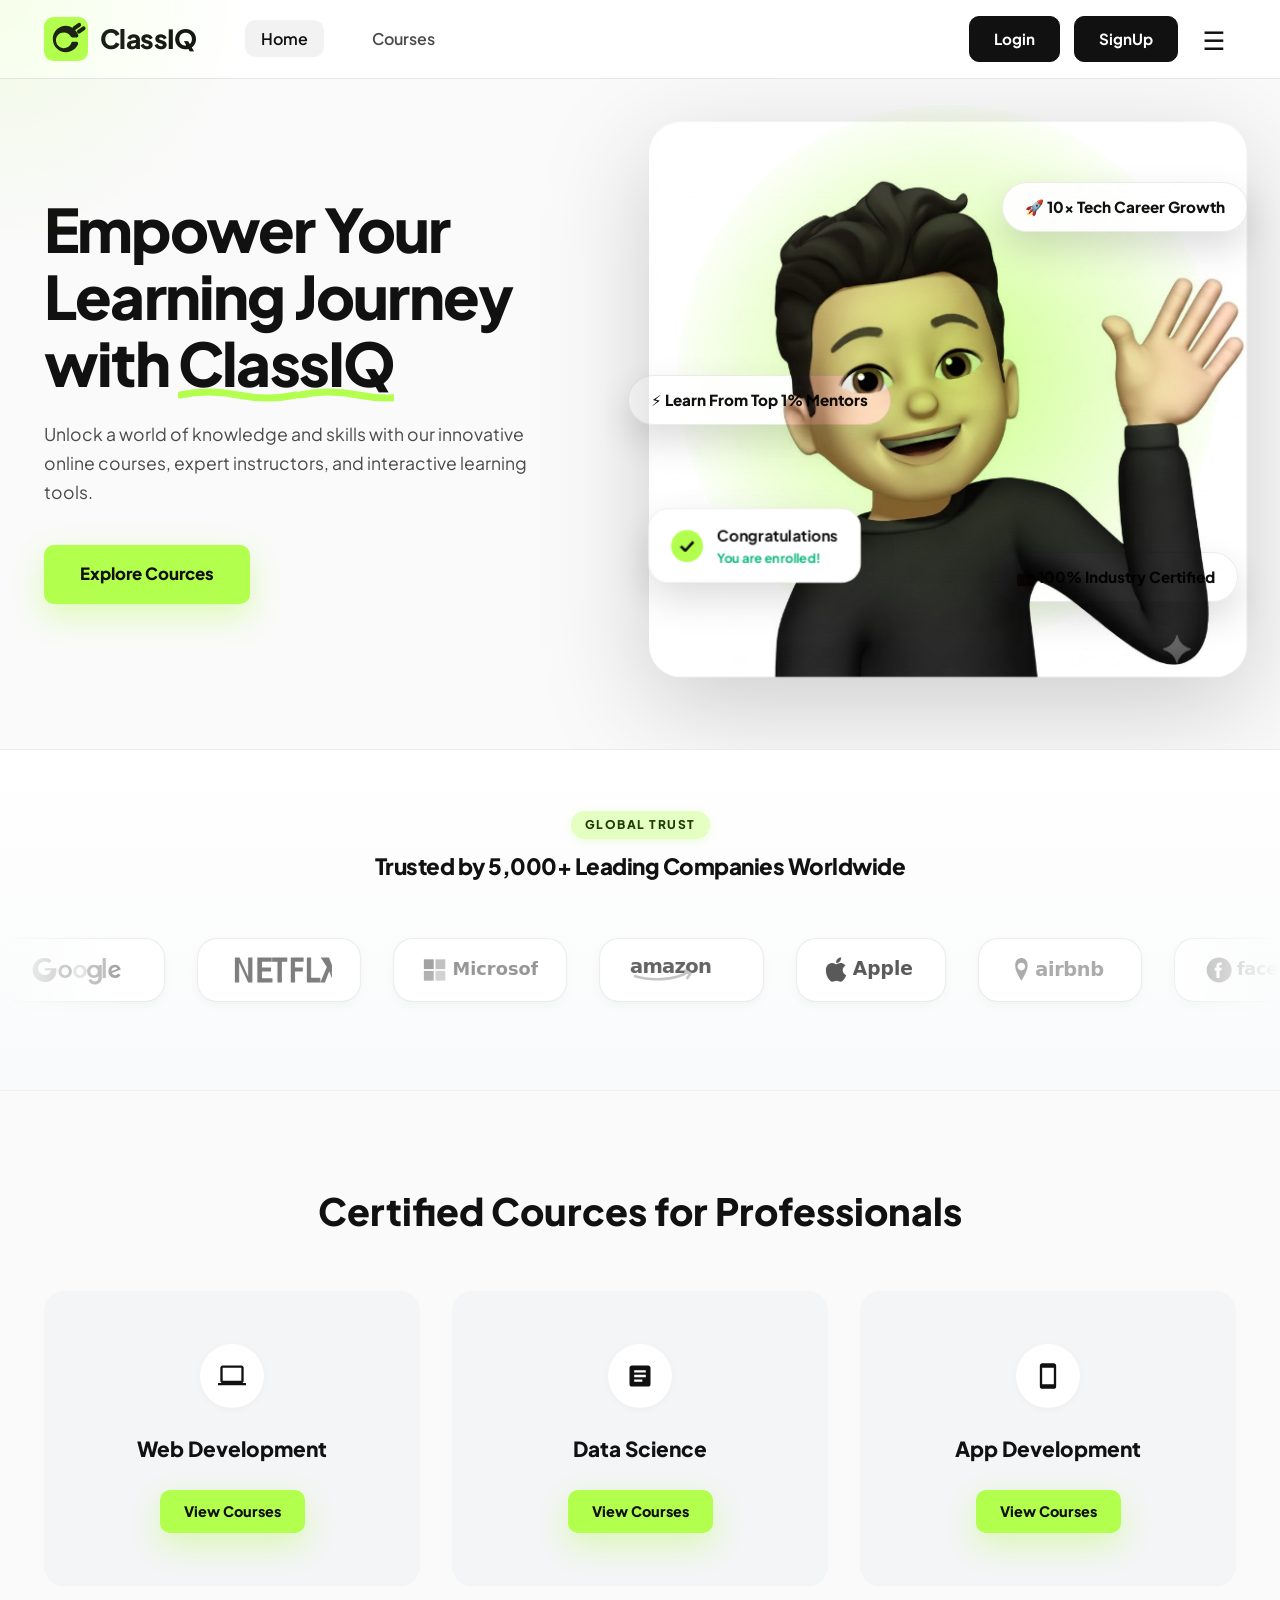
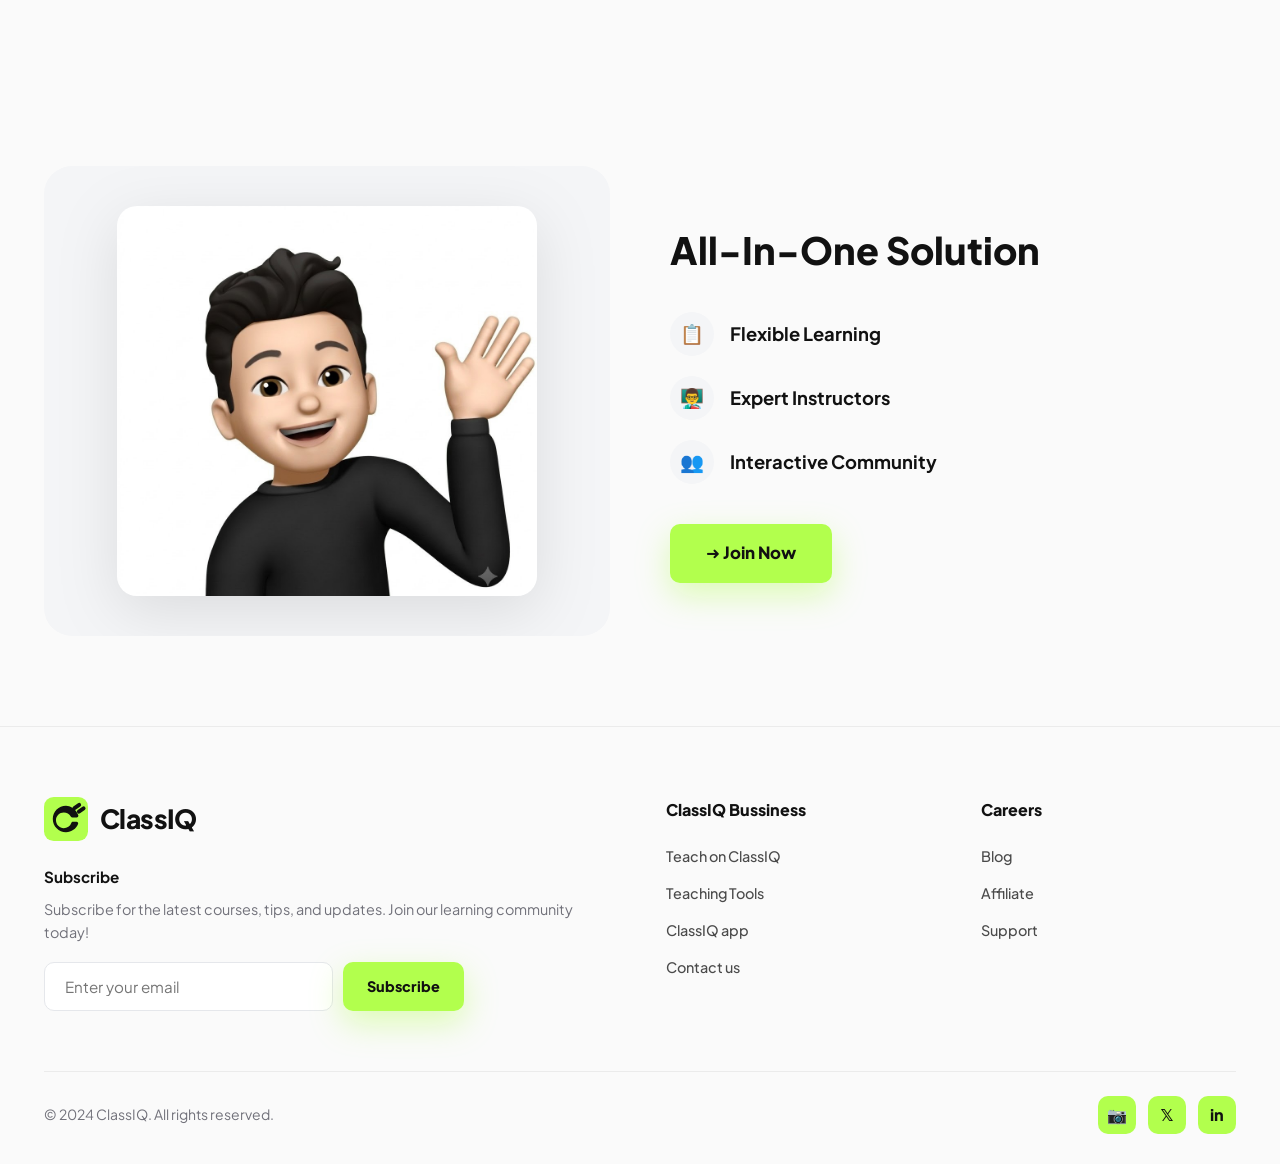
==== commit 2e0620b8: "Fixed the codebase" ====
--- a/index.html
+++ b/index.html
@@ -1,224 +1,44 @@
 <!DOCTYPE html>
 <html lang="en">
+
 <head>
   <meta charset="UTF-8">
   <meta name="viewport" content="width=device-width, initial-scale=1.0">
   <title>ClassIQ - Empower Your Learning Journey</title>
-  <meta name="description" content="Unlock a world of knowledge and skills with ClassIQ's innovative online courses, expert instructors, and interactive learning tools.">
-  
+  <meta name="description"
+    content="Unlock a world of knowledge and skills with ClassIQ's innovative online courses, expert instructors, and interactive learning tools.">
+
   <!-- CSS Stylesheets -->
   <link rel="stylesheet" href="css/style.css">
   <link rel="stylesheet" href="css/components.css">
   <link rel="stylesheet" href="css/responsive.css">
-
-  <style>
-    /* Dashboard Specific & SPA Utility Styles */
-    .dashboard-banner {
-      background: linear-gradient(135deg, #F4F5F7 0%, #E8EBF0 100%);
-      border-radius: var(--radius-lg);
-      padding: 40px 60px;
-      margin: 40px 0 60px 0;
-      display: flex;
-      align-items: center;
-      justify-content: space-between;
-      box-shadow: var(--shadow-sm);
-      overflow: hidden;
-      position: relative;
-    }
-
-    .dashboard-banner-title {
-      font-size: 2.75rem;
-      font-weight: 800;
-      color: var(--text-dark);
-      line-height: 1.2;
-    }
-
-    .dashboard-avatar-img {
-      max-width: 320px;
-      height: auto;
-      mix-blend-mode: multiply;
-      filter: drop-shadow(0 15px 30px rgba(0,0,0,0.12));
-    }
-
-    .filter-bar-container {
-      display: flex;
-      align-items: center;
-      justify-content: space-between;
-      gap: 20px;
-      margin-bottom: 40px;
-      flex-wrap: wrap;
-    }
-
-    .filter-pills {
-      display: flex;
-      align-items: center;
-      gap: 12px;
-      flex-wrap: wrap;
-    }
-
-    .filter-pill {
-      background: var(--card-bg);
-      color: var(--text-dark);
-      font-weight: 700;
-      font-size: 0.9rem;
-      padding: 10px 22px;
-      border-radius: var(--radius-pill);
-      cursor: pointer;
-      transition: all var(--transition-fast);
-    }
-
-    .filter-pill:hover, .filter-pill.active {
-      background-color: var(--primary-lime);
-      box-shadow: var(--shadow-lime);
-      transform: translateY(-2px);
-    }
-
-    .courses-grid-container {
-      display: grid;
-      grid-template-columns: repeat(3, 1fr);
-      gap: 32px;
-      margin-bottom: 80px;
-    }
-
-    .course-card {
-      background-color: var(--card-bg);
-      border-radius: var(--radius-md);
-      overflow: hidden;
-      border: 1px solid var(--card-border);
-      transition: all var(--transition-normal);
-      display: flex;
-      flex-direction: column;
-    }
-
-    .course-card:hover {
-      background-color: var(--white);
-      box-shadow: var(--shadow-md);
-      transform: translateY(-6px);
-    }
-
-    .course-thumb-wrapper {
-      position: relative;
-      background: #EBF0F5;
-      padding: 0;
-      display: block;
-      width: 100%;
-      height: 220px;
-      overflow: hidden;
-    }
-
-    .course-thumb-img {
-      width: 100% !important;
-      height: 100% !important;
-      max-width: none !important;
-      max-height: none !important;
-      object-fit: cover !important;
-      object-position: center;
-      display: block;
-      transition: transform var(--transition-normal);
-    }
-
-    .course-card:hover .course-thumb-img {
-      transform: scale(1.05);
-    }
-
-    .course-badge {
-      position: absolute;
-      top: 14px;
-      right: 14px;
-      background-color: var(--dark-bg);
-      color: var(--white);
-      font-size: 0.75rem;
-      font-weight: 800;
-      padding: 4px 12px;
-      border-radius: var(--radius-pill);
-    }
-
-    .course-body {
-      padding: 24px;
-      display: flex;
-      flex-direction: column;
-      flex-grow: 1;
-    }
-
-    .course-category-tag {
-      font-size: 0.8rem;
-      font-weight: 700;
-      color: #6366F1;
-      text-transform: uppercase;
-      letter-spacing: 0.5px;
-      margin-bottom: 8px;
-    }
-
-    .course-card-title {
-      font-size: 1.15rem;
-      font-weight: 800;
-      color: var(--text-dark);
-      margin-bottom: 10px;
-      line-height: 1.3;
-    }
-
-    .course-desc {
-      font-size: 0.9rem;
-      color: var(--text-medium);
-      margin-bottom: 20px;
-      flex-grow: 1;
-    }
-
-    .course-meta-row {
-      display: flex;
-      align-items: center;
-      justify-content: space-between;
-      font-size: 0.85rem;
-      font-weight: 700;
-      color: var(--text-dark);
-      margin-bottom: 20px;
-      padding-top: 14px;
-      border-top: 1px solid rgba(0,0,0,0.06);
-    }
-
-    .btn-enroll-now {
-      width: 100%;
-      background-color: var(--primary-lime);
-      color: var(--text-dark);
-      font-weight: 800;
-      font-size: 0.95rem;
-      padding: 12px;
-      border-radius: var(--radius-sm);
-      transition: all var(--transition-fast);
-      box-shadow: var(--shadow-lime);
-    }
-
-    .btn-enroll-now:hover {
-      background-color: var(--primary-lime-hover);
-      transform: translateY(-2px);
-    }
-  </style>
 </head>
+
 <body>
 
   <!-- ================= NAVIGATION HEADER ================= -->
   <header class="navbar">
     <div class="container">
       <div class="nav-brand-group">
-        <a href="#home" class="brand-logo" data-view-target="home">
+        <a href="index.html" class="brand-logo">
           <img src="assets/icons/classiq-logo.svg" alt="ClassIQ Logo">
           ClassIQ
         </a>
 
         <ul class="nav-links">
-          <li><a href="#home" class="nav-link nav-link-item active" data-view-target="home">Home</a></li>
-          <li><a href="#courses" class="nav-link nav-link-item" data-view-target="courses">Courses</a></li>
-          
+          <li><a href="index.html" class="nav-link active">Home</a></li>
+          <li><a href="courses.html" class="nav-link">Courses</a></li>
+
           <li class="mobile-nav-actions">
-            <a href="#login" class="btn-dark" data-view-target="login" style="text-align: center;">Login</a>
-            <a href="#signup" class="btn-lime" data-view-target="signup" style="width: 100%; font-size: 0.95rem; padding: 12px; text-align: center;">SignUp</a>
+            <a href="login.html" class="btn-dark text-center">Login</a>
+            <a href="signup.html" class="btn-lime btn-nav-full">SignUp</a>
           </li>
         </ul>
       </div>
 
       <div class="nav-actions">
-        <a href="#login" class="btn-dark nav-btn-login" data-view-target="login">Login</a>
-        <a href="#signup" class="btn-dark nav-btn-signup" data-view-target="signup">SignUp</a>
+        <a href="login.html" class="btn-dark nav-btn-login">Login</a>
+        <a href="signup.html" class="btn-dark nav-btn-signup">SignUp</a>
         <button class="hamburger-menu" aria-label="Toggle Navigation">☰</button>
       </div>
     </div>
@@ -227,8 +47,8 @@
   <!-- Mobile Menu Backdrop Overlay -->
   <div class="nav-overlay" id="nav-overlay"></div>
 
-  <!-- ================= VIEW 1: HOME LANDING PAGE ================= -->
-  <div id="view-home" class="page-view active-view">
+  <!-- ================= MAIN CONTENT: HOME LANDING PAGE ================= -->
+  <main>
     <!-- HERO SECTION -->
     <section class="hero-section">
       <div class="container hero-grid">
@@ -240,9 +60,10 @@
             with <span class="highlight-wrapper">ClassIQ<span class="wavy-underline"></span></span>
           </h1>
           <p class="hero-subtitle">
-            Unlock a world of knowledge and skills with our innovative online courses, expert instructors, and interactive learning tools.
+            Unlock a world of knowledge and skills with our innovative online courses, expert instructors, and
+            interactive learning tools.
           </p>
-          <a href="#courses" class="btn-lime" data-view-target="courses">Explore Cources</a>
+          <a href="courses.html" class="btn-lime">Explore Cources</a>
         </div>
 
         <!-- Right 3D Visual -->
@@ -250,7 +71,7 @@
           <div class="hero-3d-card" id="hero-3d-avatar">
             <div class="hero-avatar-glow-bg"></div>
             <img src="assets/images/hero_avatar.jpg" alt="3D Waving Character ClassIQ" class="hero-avatar-img">
-            
+
             <div class="marketing-badge-3d marketing-badge-1">🚀 10x Tech Career Growth</div>
             <div class="marketing-badge-3d marketing-badge-2">⚡ Learn From Top 1% Mentors</div>
             <div class="marketing-badge-3d marketing-badge-3">💼 100% Industry Certified</div>
@@ -280,7 +101,8 @@
         <div class="partners-ticker-track">
           <div class="partner-item"><img src="assets/icons/google-logo.svg" alt="Google" class="partner-logo"></div>
           <div class="partner-item"><img src="assets/icons/netflix-logo.svg" alt="Netflix" class="partner-logo"></div>
-          <div class="partner-item"><img src="assets/icons/microsoft-logo.svg" alt="Microsoft" class="partner-logo"></div>
+          <div class="partner-item"><img src="assets/icons/microsoft-logo.svg" alt="Microsoft" class="partner-logo">
+          </div>
           <div class="partner-item"><img src="assets/icons/amazon-logo.svg" alt="Amazon" class="partner-logo"></div>
           <div class="partner-item"><img src="assets/icons/apple-logo.svg" alt="Apple" class="partner-logo"></div>
           <div class="partner-item"><img src="assets/icons/airbnb-logo.svg" alt="Airbnb" class="partner-logo"></div>
@@ -292,7 +114,8 @@
           <!-- Duplicate Set for Marquee -->
           <div class="partner-item"><img src="assets/icons/google-logo.svg" alt="Google" class="partner-logo"></div>
           <div class="partner-item"><img src="assets/icons/netflix-logo.svg" alt="Netflix" class="partner-logo"></div>
-          <div class="partner-item"><img src="assets/icons/microsoft-logo.svg" alt="Microsoft" class="partner-logo"></div>
+          <div class="partner-item"><img src="assets/icons/microsoft-logo.svg" alt="Microsoft" class="partner-logo">
+          </div>
           <div class="partner-item"><img src="assets/icons/amazon-logo.svg" alt="Amazon" class="partner-logo"></div>
           <div class="partner-item"><img src="assets/icons/apple-logo.svg" alt="Apple" class="partner-logo"></div>
           <div class="partner-item"><img src="assets/icons/airbnb-logo.svg" alt="Airbnb" class="partner-logo"></div>
@@ -308,30 +131,39 @@
     <section class="features-section">
       <div class="container">
         <h2 class="section-title reveal-on-scroll">Certified Cources for <span>Professionals</span></h2>
-        
+
         <div class="features-grid">
           <div class="feature-card reveal-on-scroll reveal-delay-1">
             <div class="feature-icon-wrapper">
-              <svg viewBox="0 0 24 24"><path d="M20 18c1.1 0 1.99-.9 1.99-2L22 5c0-1.1-.9-2-2-2H4c-1.1 0-2 .9-2 2v11c0 1.1.9 2 2 2H0v2h24v-2h-4zM4 5h16v11H4V5z"/></svg>
+              <svg viewBox="0 0 24 24">
+                <path
+                  d="M20 18c1.1 0 1.99-.9 1.99-2L22 5c0-1.1-.9-2-2-2H4c-1.1 0-2 .9-2 2v11c0 1.1.9 2 2 2H0v2h24v-2h-4zM4 5h16v11H4V5z" />
+              </svg>
             </div>
             <h3 class="feature-card-title">Web Development</h3>
-            <a href="#courses" data-view-target="courses" data-category="web-dev" class="btn-lime filter-shortcut-btn" style="padding: 10px 24px; font-size: 0.9rem;">View Courses</a>
+            <a href="courses.html?category=web-dev" class="btn-lime btn-sm-shortcut">View Courses</a>
           </div>
 
           <div class="feature-card reveal-on-scroll reveal-delay-2">
             <div class="feature-icon-wrapper">
-              <svg viewBox="0 0 24 24"><path d="M19 3H5c-1.1 0-2 .9-2 2v14c0 1.1.9 2 2 2h14c1.1 0 2-.9 2-2V5c0-1.1-.9-2-2-2zm-5 14H7v-2h7v2zm3-4H7v-2h10v2zm0-4H7V7h10v2z"/></svg>
+              <svg viewBox="0 0 24 24">
+                <path
+                  d="M19 3H5c-1.1 0-2 .9-2 2v14c0 1.1.9 2 2 2h14c1.1 0 2-.9 2-2V5c0-1.1-.9-2-2-2zm-5 14H7v-2h7v2zm3-4H7v-2h10v2zm0-4H7V7h10v2z" />
+              </svg>
             </div>
             <h3 class="feature-card-title">Data Science</h3>
-            <a href="#courses" data-view-target="courses" data-category="data-science" class="btn-lime filter-shortcut-btn" style="padding: 10px 24px; font-size: 0.9rem;">View Courses</a>
+            <a href="courses.html?category=data-science" class="btn-lime btn-sm-shortcut">View Courses</a>
           </div>
 
           <div class="feature-card reveal-on-scroll reveal-delay-3">
             <div class="feature-icon-wrapper">
-              <svg viewBox="0 0 24 24"><path d="M17 1.01L7 1c-1.1 0-2 .9-2 2v18c0 1.1.9 2 2 2h10c1.1 0 2-.9 2-2V3c0-1.1-.9-1.99-2-1.99zM17 19H7V5h10v14z"/></svg>
+              <svg viewBox="0 0 24 24">
+                <path
+                  d="M17 1.01L7 1c-1.1 0-2 .9-2 2v18c0 1.1.9 2 2 2h10c1.1 0 2-.9 2-2V3c0-1.1-.9-1.99-2-1.99zM17 19H7V5h10v14z" />
+              </svg>
             </div>
             <h3 class="feature-card-title">App Development</h3>
-            <a href="#courses" data-view-target="courses" data-category="app-dev" class="btn-lime filter-shortcut-btn" style="padding: 10px 24px; font-size: 0.9rem;">View Courses</a>
+            <a href="courses.html?category=app-dev" class="btn-lime btn-sm-shortcut">View Courses</a>
           </div>
         </div>
       </div>
@@ -347,8 +179,8 @@
         </div>
 
         <div class="solution-content reveal-on-scroll reveal-delay-2">
-          <h2 class="section-title" style="text-align: left; margin-bottom: 24px;">All-In-One Solution</h2>
-          
+          <h2 class="section-title section-title-left">All-In-One Solution</h2>
+
           <ul class="solution-list">
             <li class="solution-item">
               <div class="solution-icon-box">📋</div>
@@ -364,156 +196,28 @@
             </li>
           </ul>
 
-          <a href="#courses" class="btn-lime" data-view-target="courses">➜ Join Now</a>
-        </div>
-      </div>
-    </section>
-  </div>
-
-  <!-- ================= VIEW 2: COURSES DASHBOARD PAGE ================= -->
-  <div id="view-courses" class="page-view">
-    <main class="container">
-      <!-- DASHBOARD HERO BANNER -->
-      <section class="dashboard-banner">
-        <div>
-          <h1 class="dashboard-banner-title">
-            Enroll in <br>
-            Your Fav Courses
-          </h1>
-        </div>
-        <div>
-          <img src="assets/images/laptop_avatar.jpg" alt="Laptop 3D Character ClassIQ" class="dashboard-avatar-img">
-        </div>
-      </section>
-
-      <!-- COURSES FILTER & SEARCH BAR -->
-      <section>
-        <div style="display: flex; align-items: center; justify-content: space-between; margin-bottom: 24px; flex-wrap: wrap; gap: 16px;">
-          <h2 style="font-size: 1.75rem; font-weight: 800; color: #111;">All Courses ➔</h2>
-          
-          <input type="text" id="course-search-input" placeholder="🔍 Search courses..." class="input-field" style="max-width: 280px;">
-        </div>
-
-        <div class="filter-bar-container">
-          <div class="filter-pills">
-            <button class="filter-pill active" data-category="all">All</button>
-            <button class="filter-pill" data-category="web-dev">Web Development</button>
-            <button class="filter-pill" data-category="data-science">Data Science</button>
-            <button class="filter-pill" data-category="app-dev">App Development</button>
-            <button class="filter-pill" data-category="ui-ux">UI/UX Design</button>
-          </div>
-        </div>
-
-        <!-- Course Grid Container -->
-        <div class="courses-grid-container" id="courses-grid">
-          <!-- Dynamic JS Insertion -->
-        </div>
-      </section>
-    </main>
-  </div>
-
-  <!-- ================= VIEW 3: FULL-PAGE LOGIN VIEW ================= -->
-  <div id="view-login" class="page-view">
-    <main class="container">
-      <section class="auth-page-section">
-        <div class="auth-page-grid">
-          <!-- Left Visual -->
-          <div class="auth-brand-side">
-            <span class="auth-brand-badge">WELCOME BACK</span>
-            <h1 class="auth-brand-title">Accelerate Your Skills with ClassIQ</h1>
-            <p class="auth-brand-sub">Access top tech courses, interactive mentor support, and industry-recognized certifications.</p>
-            <img src="assets/images/hero_avatar.jpg" alt="ClassIQ Character" class="auth-brand-img">
-          </div>
-
-          <!-- Right Card -->
-          <div class="auth-page-card">
-            <h2 class="modal-title" style="margin-bottom: 8px;">Login</h2>
-            <p style="color: var(--text-muted); font-size: 0.95rem; margin-bottom: 28px;">Enter your credentials to access your account.</p>
-            
-            <form class="auth-form" id="login-form-page">
-              <div>
-                <label style="display: block; text-align: left; font-weight: 700; font-size: 0.85rem; margin-bottom: 6px; color: var(--text-dark);">Email Address</label>
-                <input type="email" id="page-login-email" placeholder="Enter Your Email" class="auth-input" required autocomplete="email">
-              </div>
-
-              <div>
-                <label style="display: block; text-align: left; font-weight: 700; font-size: 0.85rem; margin-bottom: 6px; color: var(--text-dark);">Password</label>
-                <input type="password" id="page-login-password" placeholder="Enter Your Password" class="auth-input" required autocomplete="current-password">
-              </div>
-
-              <button type="submit" class="auth-submit-btn" id="login-submit-btn" style="margin-top: 12px;">Login ➔</button>
-            </form>
-
-            <div class="auth-switch-text" style="margin-top: 24px;">
-              Don’t have an account? <a href="#signup" data-view-target="signup" class="auth-switch-link">SignUp</a>
-            </div>
-          </div>
-        </div>
-      </section>
-    </main>
-  </div>
-
-  <!-- ================= VIEW 4: FULL-PAGE SIGNUP VIEW ================= -->
-  <div id="view-signup" class="page-view">
-    <main class="container">
-      <section class="auth-page-section">
-        <div class="auth-page-grid">
-          <!-- Left Visual -->
-          <div class="auth-brand-side">
-            <span class="auth-brand-badge">START LEARNING TODAY</span>
-            <h1 class="auth-brand-title">Join 50,000+ Students Worldwide</h1>
-            <p class="auth-brand-sub">Master high-demand tech skills with hands-on projects, real-world portfolios, and 1-on-1 mentorship.</p>
-            <img src="assets/images/laptop_avatar.jpg" alt="ClassIQ Laptop Character" class="auth-brand-img">
-          </div>
-
-          <!-- Right Card -->
-          <div class="auth-page-card">
-            <h2 class="modal-title" style="margin-bottom: 8px;">SignUp</h2>
-            <p style="color: var(--text-muted); font-size: 0.95rem; margin-bottom: 28px;">Create your account in less than 30 seconds.</p>
-            
-            <form class="auth-form" id="signup-form-page">
-              <div>
-                <label style="display: block; text-align: left; font-weight: 700; font-size: 0.85rem; margin-bottom: 6px; color: var(--text-dark);">Email Address</label>
-                <input type="email" id="page-signup-email" placeholder="Enter Your Email" class="auth-input" required autocomplete="email">
-              </div>
-
-              <div>
-                <label style="display: block; text-align: left; font-weight: 700; font-size: 0.85rem; margin-bottom: 6px; color: var(--text-dark);">Full Name</label>
-                <input type="text" id="page-signup-fullname" placeholder="Enter Your Fullname" class="auth-input" required autocomplete="name">
-              </div>
-
-              <div>
-                <label style="display: block; text-align: left; font-weight: 700; font-size: 0.85rem; margin-bottom: 6px; color: var(--text-dark);">Password</label>
-                <input type="password" id="page-signup-password" placeholder="Enter Your Password" class="auth-input" required autocomplete="new-password">
-              </div>
-
-              <button type="submit" class="auth-submit-btn" id="signup-submit-btn" style="margin-top: 12px;">SignUp ➔</button>
-            </form>
-
-            <div class="auth-switch-text" style="margin-top: 24px;">
-              Already have an account? <a href="#login" data-view-target="login" class="auth-switch-link">Login</a>
-            </div>
-          </div>
-        </div>
-      </section>
-    </main>
-  </div>
+          <a href="courses.html" class="btn-lime">➜ Join Now</a>
+        </div>
+      </div>
+    </section>
+  </main>
 
   <!-- ================= SHARED FOOTER ================= -->
   <footer class="site-footer">
     <div class="container">
       <div class="footer-top">
         <div>
-          <a href="#home" data-view-target="home" class="brand-logo" style="margin-bottom: 16px;">
+          <a href="index.html" class="brand-logo mb-16">
             <img src="assets/icons/classiq-logo.svg" alt="ClassIQ Logo">
             ClassIQ
           </a>
           <div class="footer-newsletter-title">Subscribe</div>
-          <p class="footer-newsletter-desc">Subscribe for the latest courses, tips, and updates. Join our learning community today!</p>
+          <p class="footer-newsletter-desc">Subscribe for the latest courses, tips, and updates. Join our learning
+            community today!</p>
 
           <form class="newsletter-form">
             <input type="email" placeholder="Enter your email" class="input-field" required>
-            <button type="submit" class="btn-lime" style="padding: 12px 24px;">Subscribe</button>
+            <button type="submit" class="btn-lime btn-sm-shortcut">Subscribe</button>
           </form>
         </div>
 
@@ -548,7 +252,6 @@
   <script src="analytics/analytics.js"></script>
   <script src="js/hero-3d.js"></script>
   <script src="js/main.js"></script>
-  <script src="js/auth.js"></script>
-  <script src="js/courses.js"></script>
 </body>
-</html>
+
+</html>
--- a/css/components.css
+++ b/css/components.css
@@ -1033,3 +1033,217 @@
   from { transform: translateX(100%); opacity: 0; }
   to { transform: translateX(0); opacity: 1; }
 }
+
+/* Dashboard & Course Grid */
+.dashboard-banner {
+  background: linear-gradient(135deg, #F4F5F7 0%, #E8EBF0 100%);
+  border-radius: var(--radius-lg);
+  padding: 40px 60px;
+  margin: 40px 0 60px 0;
+  display: flex;
+  align-items: center;
+  justify-content: space-between;
+  box-shadow: var(--shadow-sm);
+  overflow: hidden;
+  position: relative;
+}
+
+.dashboard-banner-title {
+  font-size: 2.75rem;
+  font-weight: 800;
+  color: var(--text-dark);
+  line-height: 1.2;
+}
+
+.dashboard-avatar-img {
+  max-width: 320px;
+  height: auto;
+  mix-blend-mode: multiply;
+  filter: drop-shadow(0 15px 30px rgba(0,0,0,0.12));
+}
+
+.filter-bar-container {
+  display: flex;
+  align-items: center;
+  justify-content: space-between;
+  gap: 20px;
+  margin-bottom: 40px;
+  flex-wrap: wrap;
+}
+
+.filter-pills {
+  display: flex;
+  align-items: center;
+  gap: 12px;
+  flex-wrap: wrap;
+}
+
+.filter-pill {
+  background: var(--card-bg);
+  color: var(--text-dark);
+  font-weight: 700;
+  font-size: 0.9rem;
+  padding: 10px 22px;
+  border-radius: var(--radius-pill);
+  cursor: pointer;
+  transition: all var(--transition-fast);
+}
+
+.filter-pill:hover, .filter-pill.active {
+  background-color: var(--primary-lime);
+  box-shadow: var(--shadow-lime);
+  transform: translateY(-2px);
+}
+
+.courses-grid-container {
+  display: grid;
+  grid-template-columns: repeat(3, 1fr);
+  gap: 32px;
+  margin-bottom: 80px;
+}
+
+.course-card {
+  background-color: var(--card-bg);
+  border-radius: var(--radius-md);
+  overflow: hidden;
+  border: 1px solid var(--card-border);
+  transition: all var(--transition-normal);
+  display: flex;
+  flex-direction: column;
+}
+
+.course-card:hover {
+  background-color: var(--white);
+  box-shadow: var(--shadow-md);
+  transform: translateY(-6px);
+}
+
+.course-thumb-wrapper {
+  position: relative;
+  background: #EBF0F5;
+  padding: 0;
+  display: block;
+  width: 100%;
+  height: 220px;
+  overflow: hidden;
+}
+
+.course-thumb-img {
+  width: 100% !important;
+  height: 100% !important;
+  max-width: none !important;
+  max-height: none !important;
+  object-fit: cover !important;
+  object-position: center;
+  display: block;
+  transition: transform var(--transition-normal);
+}
+
+.course-card:hover .course-thumb-img {
+  transform: scale(1.05);
+}
+
+.course-badge {
+  position: absolute;
+  top: 14px;
+  right: 14px;
+  background-color: var(--dark-bg);
+  color: var(--white);
+  font-size: 0.75rem;
+  font-weight: 800;
+  padding: 4px 12px;
+  border-radius: var(--radius-pill);
+}
+
+.course-body {
+  padding: 24px;
+  display: flex;
+  flex-direction: column;
+  flex-grow: 1;
+}
+
+.course-category-tag {
+  font-size: 0.8rem;
+  font-weight: 700;
+  color: #6366F1;
+  text-transform: uppercase;
+  letter-spacing: 0.5px;
+  margin-bottom: 8px;
+}
+
+.course-card-title {
+  font-size: 1.15rem;
+  font-weight: 800;
+  color: var(--text-dark);
+  margin-bottom: 10px;
+  line-height: 1.3;
+}
+
+.course-desc {
+  font-size: 0.9rem;
+  color: var(--text-medium);
+  margin-bottom: 20px;
+  flex-grow: 1;
+}
+
+.course-meta-row {
+  display: flex;
+  align-items: center;
+  justify-content: space-between;
+  font-size: 0.85rem;
+  font-weight: 700;
+  color: var(--text-dark);
+  margin-bottom: 20px;
+  padding-top: 14px;
+  border-top: 1px solid rgba(0,0,0,0.06);
+}
+
+.btn-enroll-now {
+  width: 100%;
+  background-color: var(--primary-lime);
+  color: var(--text-dark);
+  font-weight: 800;
+  font-size: 0.95rem;
+  padding: 12px;
+  border-radius: var(--radius-sm);
+  transition: all var(--transition-fast);
+  box-shadow: var(--shadow-lime);
+}
+
+.btn-enroll-now:hover {
+  background-color: var(--primary-lime-hover);
+  transform: translateY(-2px);
+}
+
+@media (max-width: 1024px) {
+  .courses-grid-container { grid-template-columns: repeat(2, 1fr); }
+  .dashboard-banner-title { font-size: 2.25rem; }
+}
+
+@media (max-width: 768px) {
+  .courses-grid-container { grid-template-columns: 1fr; }
+  .dashboard-banner { flex-direction: column; text-align: center; gap: 30px; padding: 30px 24px; }
+}
+
+/* Utility Helper Classes */
+.text-center { text-align: center !important; }
+.w-full { width: 100% !important; }
+.max-w-280 { max-width: 280px !important; }
+.mt-12 { margin-top: 12px !important; }
+.mt-24 { margin-top: 24px !important; }
+.mb-6 { margin-bottom: 6px !important; }
+.mb-8 { margin-bottom: 8px !important; }
+.mb-16 { margin-bottom: 16px !important; }
+.mb-24 { margin-bottom: 24px !important; }
+.mb-28 { margin-bottom: 28px !important; }
+.mb-40 { margin-bottom: 40px !important; }
+.btn-sm-shortcut { padding: 10px 24px !important; font-size: 0.9rem !important; }
+.btn-nav-full { width: 100%; font-size: 0.95rem; padding: 12px; text-align: center; }
+.btn-active-dark { background-color: #27272A !important; }
+.footer-no-border { border-top: none !important; padding-top: 0 !important; }
+.section-title-left { text-align: left !important; margin-bottom: 24px !important; }
+.courses-header-row { display: flex; align-items: center; justify-content: space-between; margin-bottom: 24px; flex-wrap: wrap; gap: 16px; }
+.courses-header-title { font-size: 1.75rem; font-weight: 800; color: #111; }
+.form-label-custom { display: block; text-align: left; font-weight: 700; font-size: 0.85rem; margin-bottom: 6px; color: var(--text-dark); }
+.text-muted-sub { color: var(--text-muted); font-size: 0.95rem; margin-bottom: 28px; }
+
